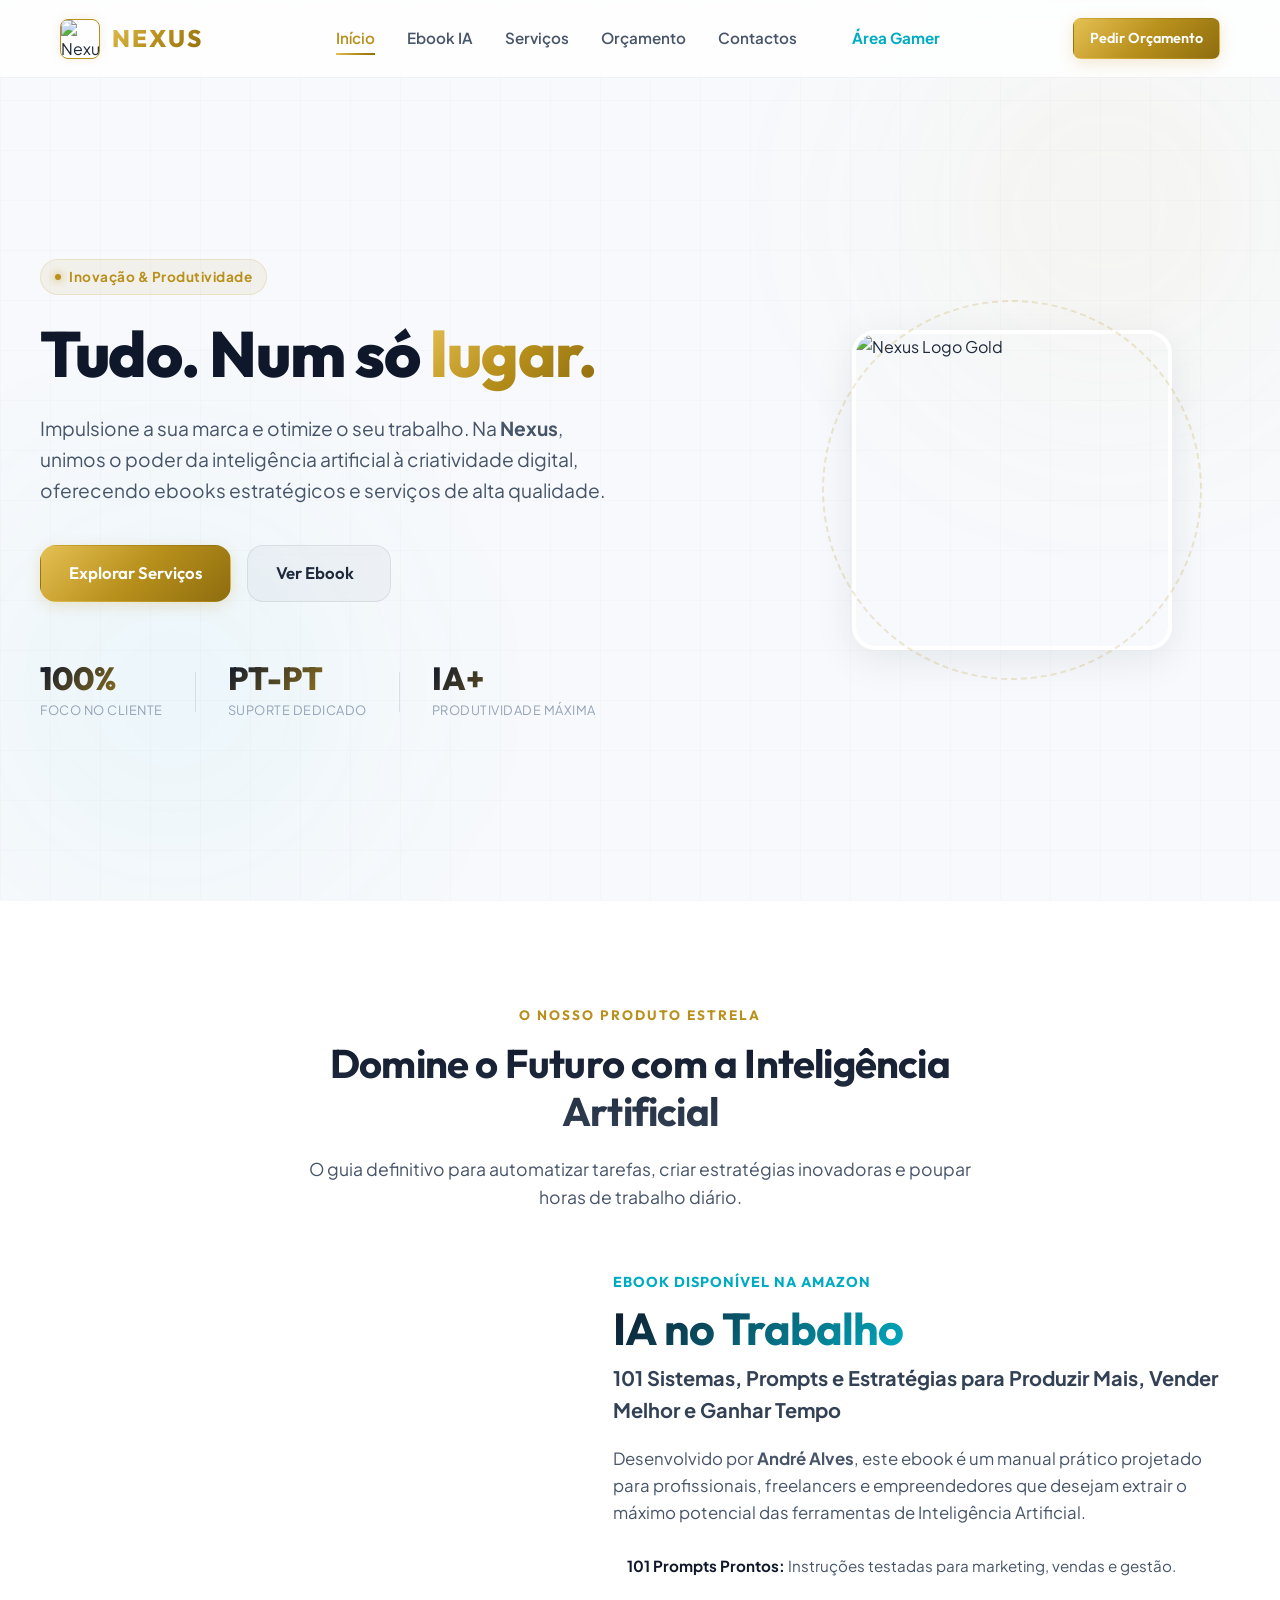
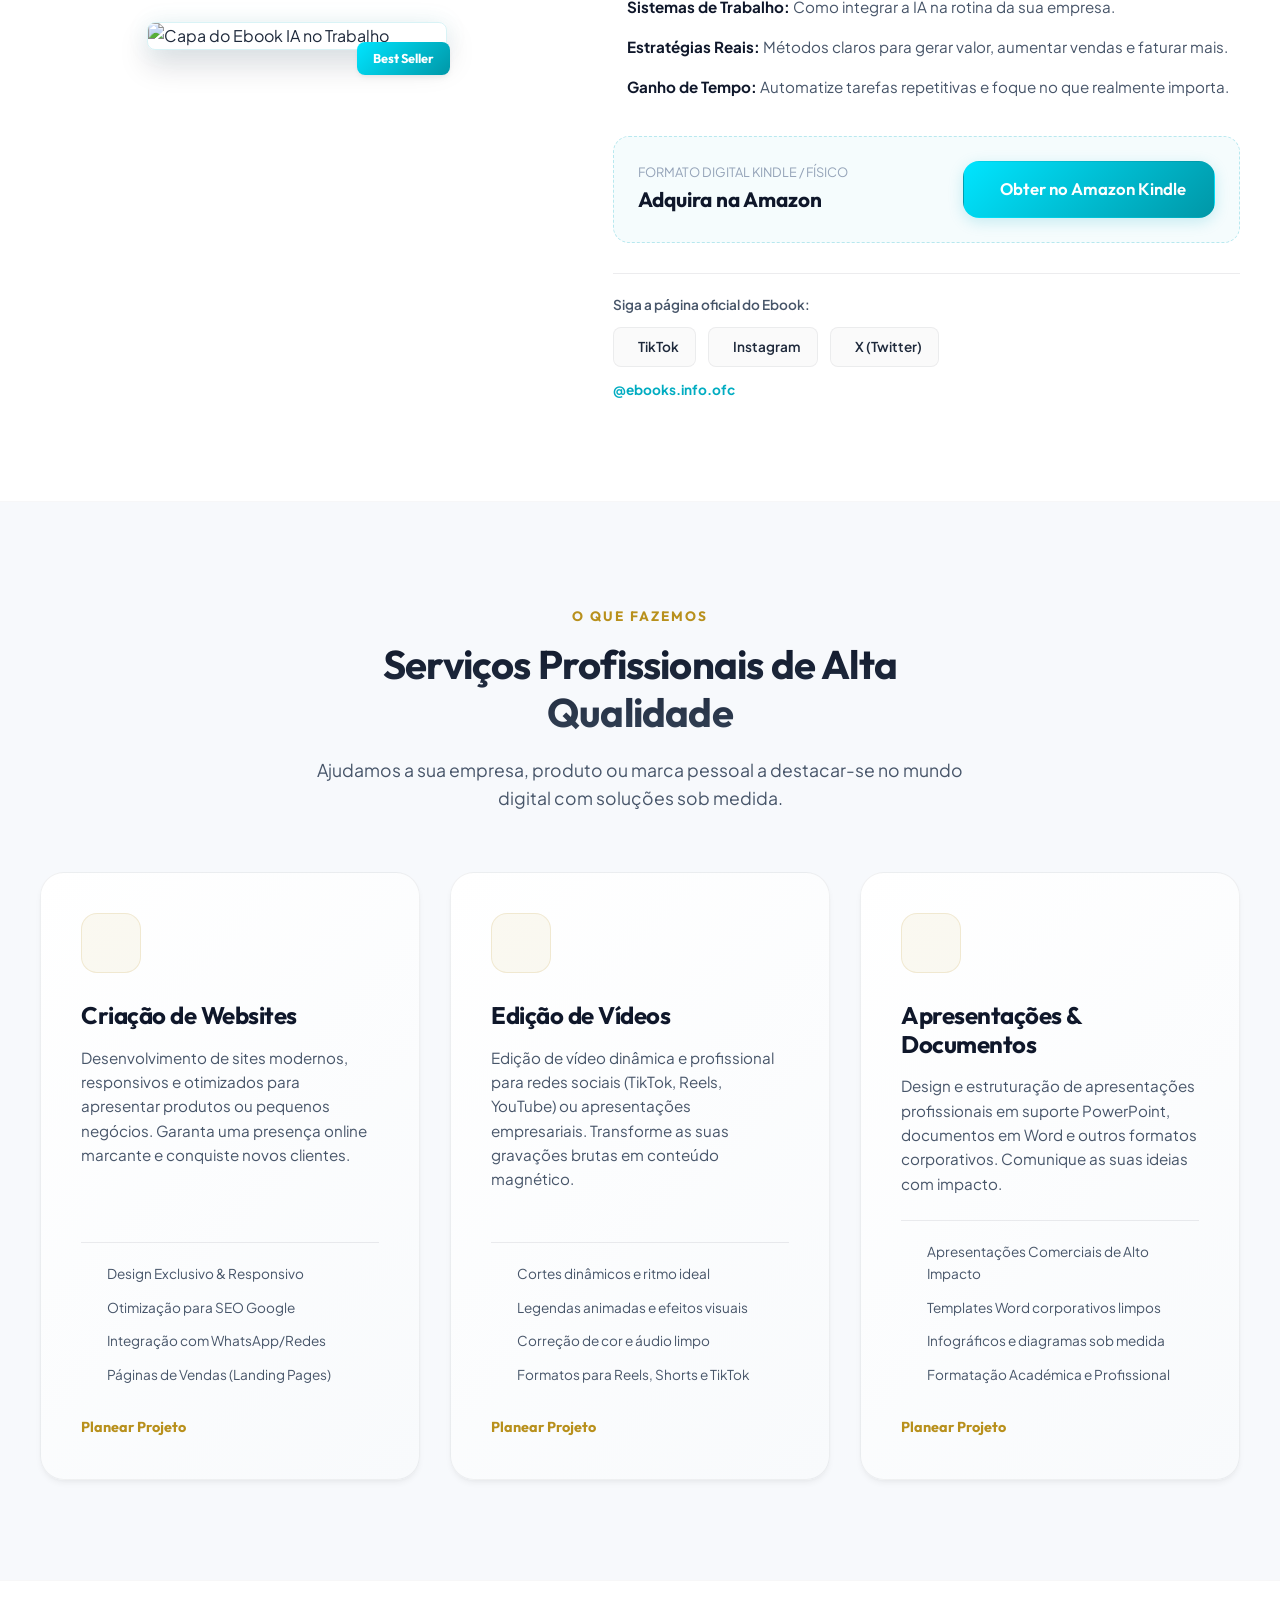
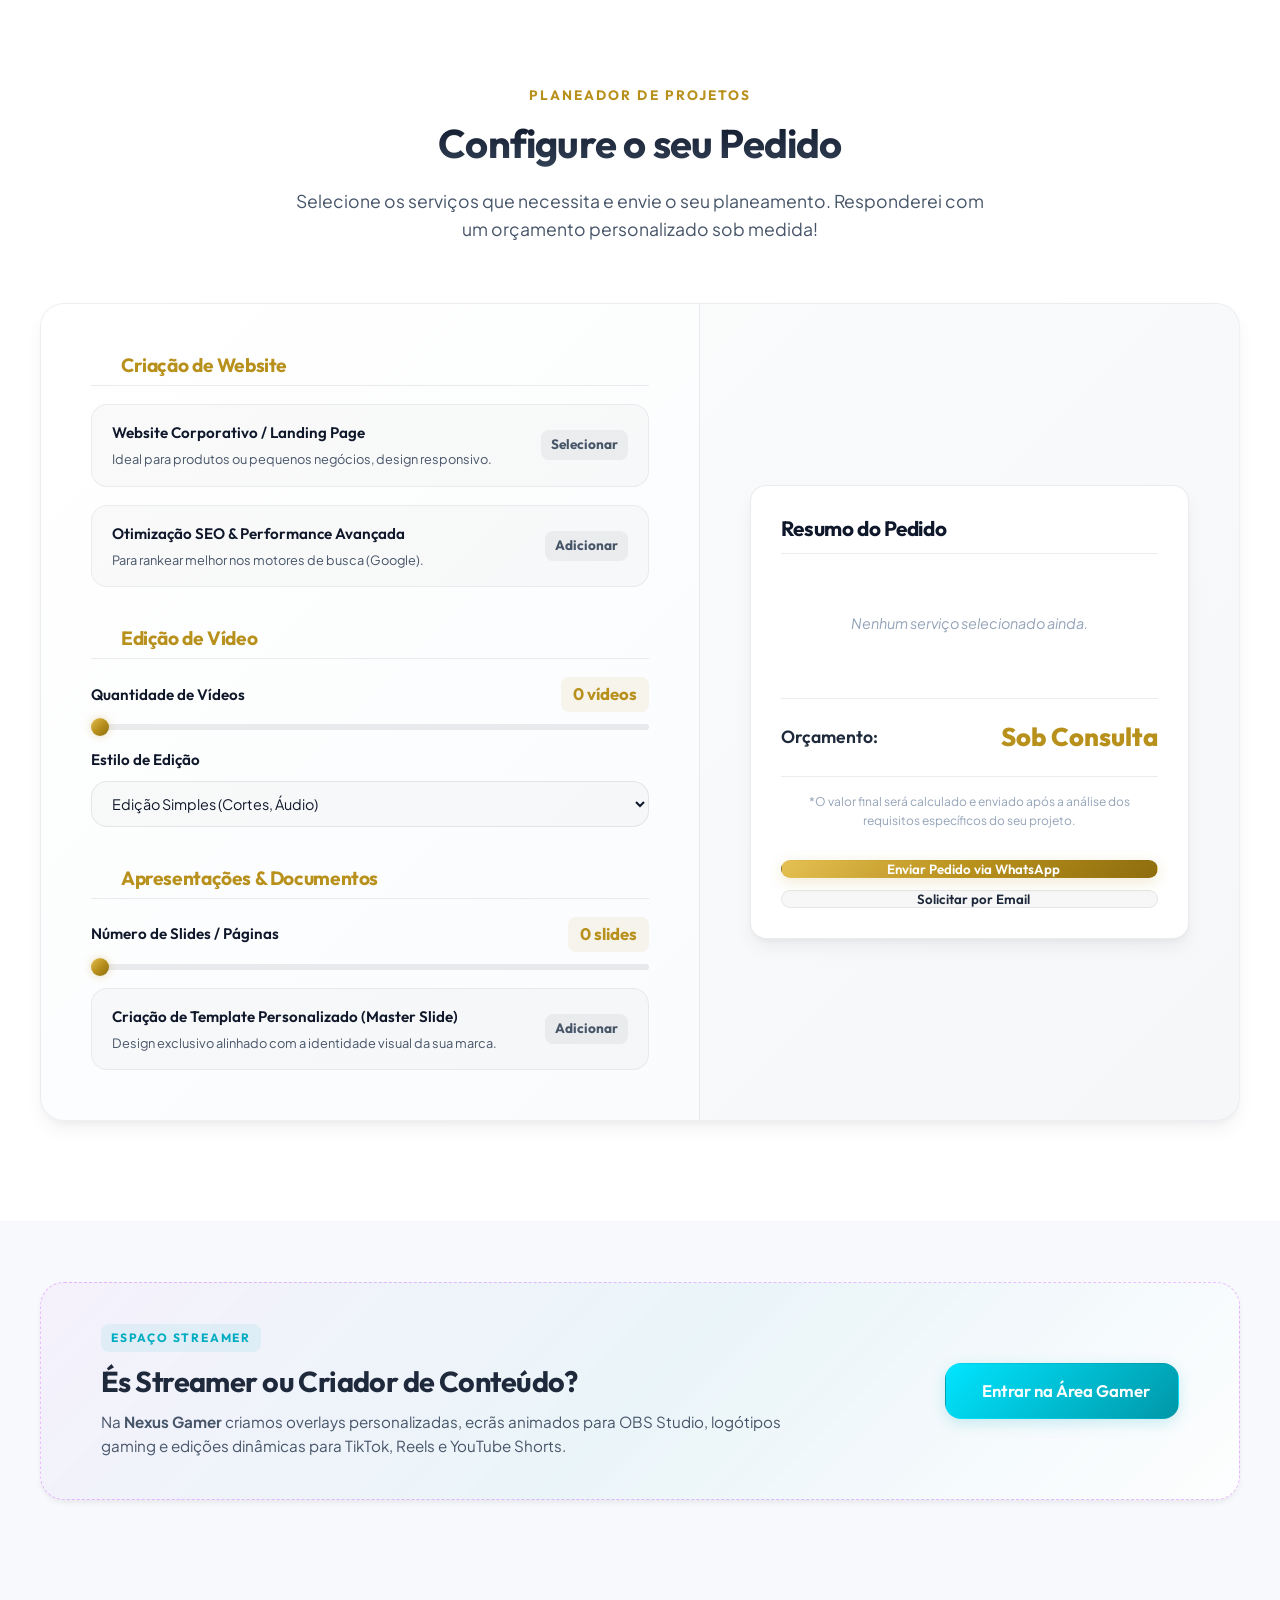
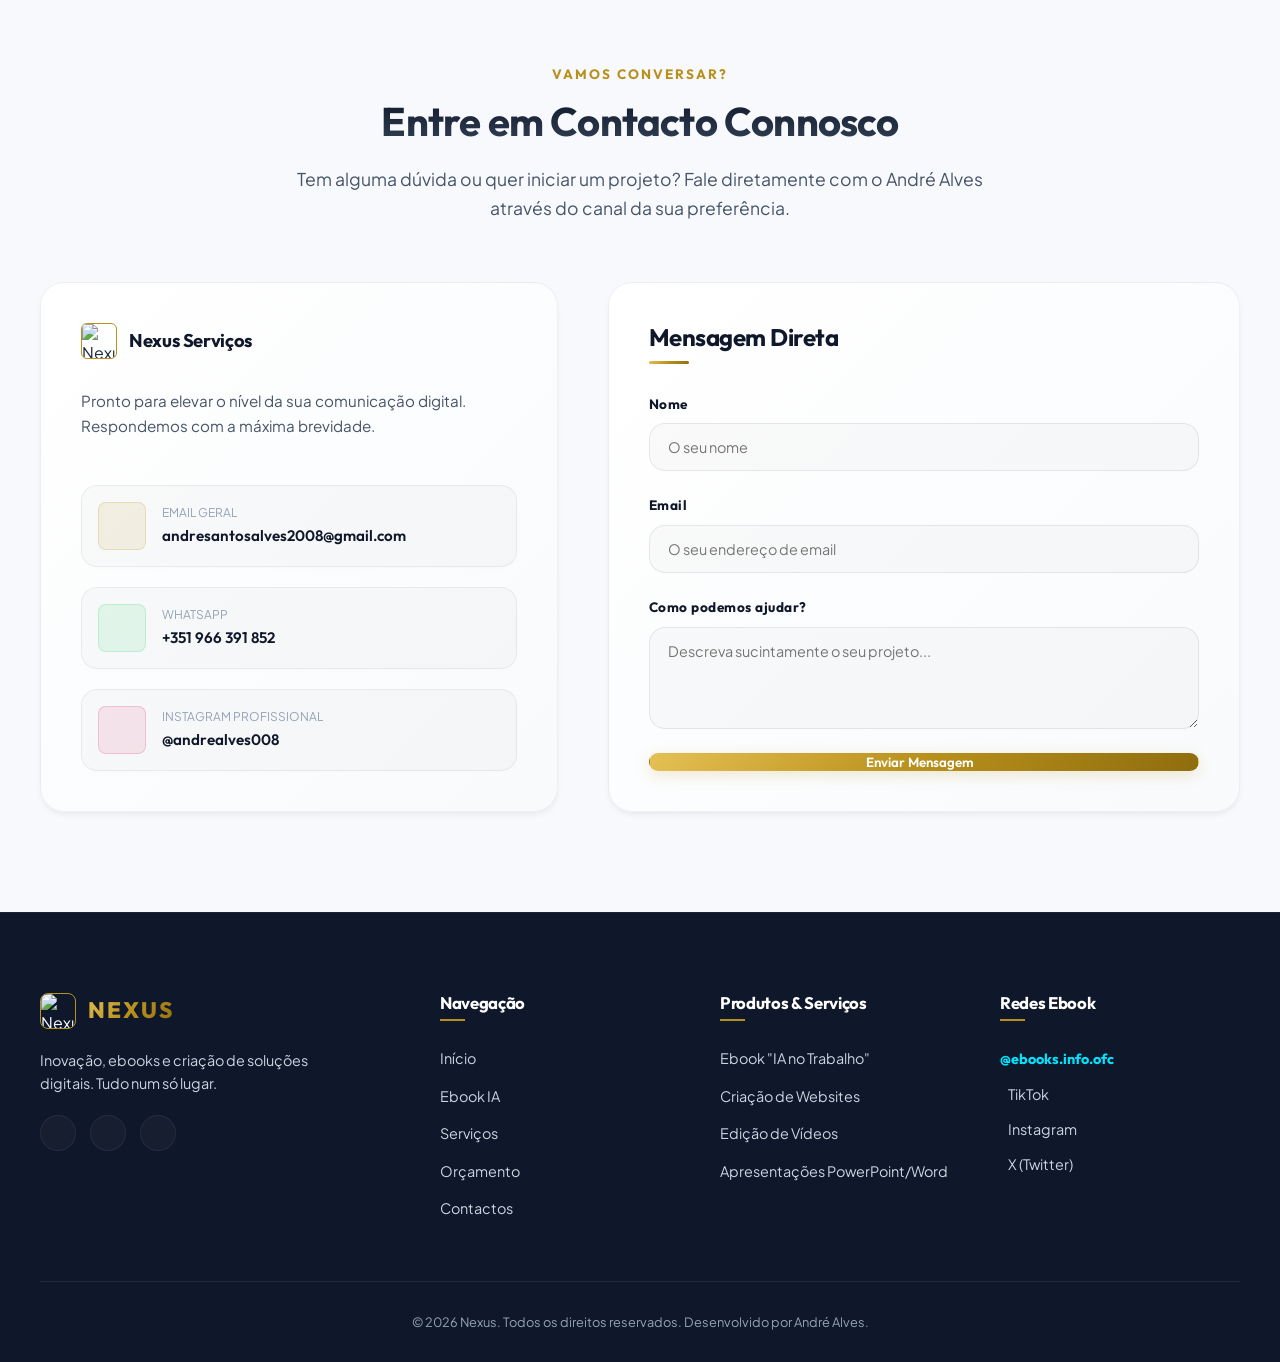
==== index.html @ 53bd4ff1 "Add gamepad links and redirect banners linking services website to Nexus Gamer" ====
<!DOCTYPE html>
<html lang="pt-PT">
<head>
    <meta charset="UTF-8">
    <meta name="viewport" content="width=device-width, initial-scale=1.0">
    <title>Nexus | Tudo num só lugar - Ebooks e Serviços Digitais</title>
    <meta name="description" content="Nexus - Soluções digitais premium por André Alves. Criação de websites, edição de vídeo profissional, apresentações de alto impacto e o ebook 'IA no Trabalho'.">
    <meta name="author" content="André Alves">
    
    <!-- Google Fonts -->
    <link rel="preconnect" href="https://fonts.googleapis.com">
    <link rel="preconnect" href="https://fonts.gstatic.com" crossorigin>
    <link href="https://fonts.googleapis.com/css2?family=Outfit:wght@300;400;600;700;800&family=Plus+Jakarta+Sans:wght@300;400;500;600;700&display=swap" rel="stylesheet">
    
    <!-- Lucide Icons -->
    <script src="https://unpkg.com/lucide@latest"></script>
    
    <!-- Custom CSS -->
    <link rel="stylesheet" href="styles.css">
</head>
<body>

    <!-- Background Decoration Grid & Gradients -->
    <div class="bg-glow-1"></div>
    <div class="bg-glow-2"></div>
    <div class="bg-grid"></div>

    <!-- Header / Navigation -->
    <header class="navbar" id="navbar">
        <div class="nav-container">
            <a href="#home" class="logo-area">
                <img src="assets/logo.png" alt="Nexus Logo" class="nav-logo" id="nav-logo-img">
                <span class="logo-text">NEXUS</span>
            </a>
            <nav class="nav-menu" id="nav-menu">
                <a href="#home" class="nav-link active">Início</a>
                <a href="#ebook" class="nav-link">Ebook IA</a>
                <a href="#servicos" class="nav-link">Serviços</a>
                <a href="#simulador" class="nav-link">Orçamento</a>
                <a href="#contactos" class="nav-link">Contactos</a>
                <a href="../nexus-gamer/index.html" class="nav-link" style="color: var(--cyan-primary); font-weight: 700;"><i data-lucide="gamepad-2" style="width: 16px; height: 16px; display: inline-block; vertical-align: middle; margin-right: 4px;"></i> Área Gamer</a>
            </nav>
            <div class="nav-cta">
                <a href="#simulador" class="btn btn-primary btn-sm">Pedir Orçamento</a>
            </div>
            <button class="menu-toggle" id="menu-toggle" aria-label="Abrir Menu">
                <i data-lucide="menu"></i>
            </button>
        </div>
    </header>

    <main>
        <!-- Hero Section -->
        <section id="home" class="hero">
            <div class="hero-container">
                <div class="hero-content">
                    <div class="badge fade-in">
                        <span class="badge-dot"></span>
                        <span class="badge-text">Inovação & Produtividade</span>
                    </div>
                    <h1 class="hero-title fade-in-delay-1">
                        Tudo. Num só <span class="gradient-text">lugar.</span>
                    </h1>
                    <p class="hero-description fade-in-delay-2">
                        Impulsione a sua marca e otimize o seu trabalho. Na <strong>Nexus</strong>, unimos o poder da inteligência artificial à criatividade digital, oferecendo ebooks estratégicos e serviços de alta qualidade.
                    </p>
                    <div class="hero-actions fade-in-delay-3">
                        <a href="#servicos" class="btn btn-primary btn-lg">Explorar Serviços</a>
                        <a href="#ebook" class="btn btn-secondary btn-lg">Ver Ebook <i data-lucide="arrow-right"></i></a>
                    </div>
                    
                    <div class="hero-stats fade-in-delay-4">
                        <div class="stat-item">
                            <span class="stat-number">100%</span>
                            <span class="stat-label">Foco no Cliente</span>
                        </div>
                        <div class="stat-divider"></div>
                        <div class="stat-item">
                            <span class="stat-number">PT-PT</span>
                            <span class="stat-label">Suporte Dedicado</span>
                        </div>
                        <div class="stat-divider"></div>
                        <div class="stat-item">
                            <span class="stat-number">IA+</span>
                            <span class="stat-label">Produtividade Máxima</span>
                        </div>
                    </div>
                </div>
                
                <div class="hero-visual fade-in-right">
                    <div class="logo-showcase-container">
                        <div class="logo-glow-ring"></div>
                        <img src="assets/logo.png" alt="Nexus Logo Gold" class="hero-logo-img" id="hero-logo-main">
                    </div>
                </div>
            </div>
        </section>

        <!-- Ebook Section -->
        <section id="ebook" class="ebook-section">
            <div class="section-container">
                <div class="section-header">
                    <span class="section-tagline">O Nosso Produto Estrela</span>
                    <h2 class="section-title">Domine o Futuro com a Inteligência Artificial</h2>
                    <p class="section-subtitle">O guia definitivo para automatizar tarefas, criar estratégias inovadoras e poupar horas de trabalho diário.</p>
                </div>

                <div class="ebook-grid">
                    <div class="ebook-visual-card">
                        <div class="ebook-glow"></div>
                        <img src="assets/ebook_cover.jpg" alt="Capa do Ebook IA no Trabalho" class="ebook-cover-img" id="ebook-cover-img-id">
                        <div class="ebook-tag">Best Seller</div>
                    </div>

                    <div class="ebook-info-card">
                        <span class="ebook-badge">Ebook Disponível na Amazon</span>
                        <h3 class="ebook-title">IA no Trabalho</h3>
                        <p class="ebook-tagline">101 Sistemas, Prompts e Estratégias para Produzir Mais, Vender Melhor e Ganhar Tempo</p>
                        
                        <p class="ebook-description">
                            Desenvolvido por <strong>André Alves</strong>, este ebook é um manual prático projetado para profissionais, freelancers e empreendedores que desejam extrair o máximo potencial das ferramentas de Inteligência Artificial.
                        </p>

                        <div class="ebook-benefits">
                            <div class="benefit-item">
                                <div class="benefit-icon"><i data-lucide="check-circle-2"></i></div>
                                <div class="benefit-text"><strong>101 Prompts Prontos:</strong> Instruções testadas para marketing, vendas e gestão.</div>
                            </div>
                            <div class="benefit-item">
                                <div class="benefit-icon"><i data-lucide="check-circle-2"></i></div>
                                <div class="benefit-text"><strong>Sistemas de Trabalho:</strong> Como integrar a IA na rotina da sua empresa.</div>
                            </div>
                            <div class="benefit-item">
                                <div class="benefit-icon"><i data-lucide="check-circle-2"></i></div>
                                <div class="benefit-text"><strong>Estratégias Reais:</strong> Métodos claros para gerar valor, aumentar vendas e faturar mais.</div>
                            </div>
                            <div class="benefit-item">
                                <div class="benefit-icon"><i data-lucide="check-circle-2"></i></div>
                                <div class="benefit-text"><strong>Ganho de Tempo:</strong> Automatize tarefas repetitivas e foque no que realmente importa.</div>
                            </div>
                        </div>

                        <div class="ebook-purchase-box">
                            <div class="price-container">
                                <span class="price-label">Formato Digital Kindle / Físico</span>
                                <span class="price-value">Adquira na Amazon</span>
                            </div>
                            <a href="https://www.amazon.com/IA-Trabalho-sistemas-estrat%C3%A9gias-Portuguese-ebook/dp/B0GV22YV14" target="_blank" rel="noopener noreferrer" class="btn btn-accent btn-lg pulse-animation" id="btn-amazon-buy">
                                <i data-lucide="shopping-cart"></i> Obter no Amazon Kindle
                            </a>
                        </div>

                        <div class="ebook-socials">
                            <span class="socials-label">Siga a página oficial do Ebook:</span>
                            <div class="social-links-row">
                                <a href="https://tiktok.com/@ebooks.info.ofc" target="_blank" rel="noopener noreferrer" class="social-link-btn" title="TikTok Oficial">
                                    <i data-lucide="video"></i> <span>TikTok</span>
                                </a>
                                <a href="https://instagram.com/ebooks.info.ofc" target="_blank" rel="noopener noreferrer" class="social-link-btn" title="Instagram Oficial">
                                    <i data-lucide="instagram"></i> <span>Instagram</span>
                                </a>
                                <a href="https://twitter.com/ebooks_info_ofc" target="_blank" rel="noopener noreferrer" class="social-link-btn" title="X (Twitter) Oficial">
                                    <i data-lucide="twitter"></i> <span>X (Twitter)</span>
                                </a>
                            </div>
                            <span class="social-handle">@ebooks.info.ofc</span>
                        </div>
                    </div>
                </div>
            </div>
        </section>

        <!-- Services Section -->
        <section id="servicos" class="services-section">
            <div class="section-container">
                <div class="section-header">
                    <span class="section-tagline">O Que Fazemos</span>
                    <h2 class="section-title">Serviços Profissionais de Alta Qualidade</h2>
                    <p class="section-subtitle">Ajudamos a sua empresa, produto ou marca pessoal a destacar-se no mundo digital com soluções sob medida.</p>
                </div>

                <div class="services-grid">
                    <!-- Service 1: Website Creation -->
                    <div class="service-card" id="service-web">
                        <div class="service-icon-bg">
                            <i data-lucide="layout" class="service-icon"></i>
                        </div>
                        <h3 class="service-card-title">Criação de Websites</h3>
                        <p class="service-card-desc">Desenvolvimento de sites modernos, responsivos e otimizados para apresentar produtos ou pequenos negócios. Garanta uma presença online marcante e conquiste novos clientes.</p>
                        <ul class="service-card-features">
                            <li><i data-lucide="check"></i> Design Exclusivo & Responsivo</li>
                            <li><i data-lucide="check"></i> Otimização para SEO Google</li>
                            <li><i data-lucide="check"></i> Integração com WhatsApp/Redes</li>
                            <li><i data-lucide="check"></i> Páginas de Vendas (Landing Pages)</li>
                        </ul>
                        <a href="#simulador" class="service-card-link">Planear Projeto <i data-lucide="chevron-right"></i></a>
                    </div>

                    <!-- Service 2: Video Editing -->
                    <div class="service-card" id="service-video">
                        <div class="service-icon-bg">
                            <i data-lucide="clapperboard" class="service-icon"></i>
                        </div>
                        <h3 class="service-card-title">Edição de Vídeos</h3>
                        <p class="service-card-desc">Edição de vídeo dinâmica e profissional para redes sociais (TikTok, Reels, YouTube) ou apresentações empresariais. Transforme as suas gravações brutas em conteúdo magnético.</p>
                        <ul class="service-card-features">
                            <li><i data-lucide="check"></i> Cortes dinâmicos e ritmo ideal</li>
                            <li><i data-lucide="check"></i> Legendas animadas e efeitos visuais</li>
                            <li><i data-lucide="check"></i> Correção de cor e áudio limpo</li>
                            <li><i data-lucide="check"></i> Formatos para Reels, Shorts e TikTok</li>
                        </ul>
                        <a href="#simulador" class="service-card-link">Planear Projeto <i data-lucide="chevron-right"></i></a>
                    </div>

                    <!-- Service 3: Presentations & Docs -->
                    <div class="service-card" id="service-office">
                        <div class="service-icon-bg">
                            <i data-lucide="file-text" class="service-icon"></i>
                        </div>
                        <h3 class="service-card-title">Apresentações & Documentos</h3>
                        <p class="service-card-desc">Design e estruturação de apresentações profissionais em suporte PowerPoint, documentos em Word e outros formatos corporativos. Comunique as suas ideias com impacto.</p>
                        <ul class="service-card-features">
                            <li><i data-lucide="check"></i> Apresentações Comerciais de Alto Impacto</li>
                            <li><i data-lucide="check"></i> Templates Word corporativos limpos</li>
                            <li><i data-lucide="check"></i> Infográficos e diagramas sob medida</li>
                            <li><i data-lucide="check"></i> Formatação Académica e Profissional</li>
                        </ul>
                        <a href="#simulador" class="service-card-link">Planear Projeto <i data-lucide="chevron-right"></i></a>
                    </div>
                </div>
            </div>
        </section>

        <!-- Interactive Budget Simulator -->
        <section id="simulador" class="simulator-section">
            <div class="section-container">
                <div class="section-header">
                    <span class="section-tagline">Planeador de Projetos</span>
                    <h2 class="section-title">Configure o seu Pedido</h2>
                    <p class="section-subtitle">Selecione os serviços que necessita e envie o seu planeamento. Responderei com um orçamento personalizado sob medida!</p>
                </div>

                <div class="simulator-card">
                    <div class="simulator-body">
                        <div class="simulator-options">
                            
                            <!-- Option 1: Web -->
                            <div class="simulator-group">
                                <h4 class="group-title"><i data-lucide="globe"></i> Criação de Website</h4>
                                <div class="checkbox-option">
                                    <input type="checkbox" id="calc-web-site" class="calc-trigger">
                                    <label for="calc-web-site">
                                        <div class="option-details">
                                            <span class="option-name">Website Corporativo / Landing Page</span>
                                            <span class="option-desc">Ideal para produtos ou pequenos negócios, design responsivo.</span>
                                        </div>
                                        <span class="option-price">Selecionar</span>
                                    </label>
                                </div>
                                <div class="checkbox-option">
                                    <input type="checkbox" id="calc-web-seo" class="calc-trigger">
                                    <label for="calc-web-seo">
                                        <div class="option-details">
                                            <span class="option-name">Otimização SEO & Performance Avançada</span>
                                            <span class="option-desc">Para rankear melhor nos motores de busca (Google).</span>
                                        </div>
                                        <span class="option-price">Adicionar</span>
                                    </label>
                                </div>
                            </div>

                            <!-- Option 2: Video -->
                            <div class="simulator-group">
                                <h4 class="group-title"><i data-lucide="film"></i> Edição de Vídeo</h4>
                                <div class="slider-option">
                                    <div class="slider-header">
                                        <span class="option-name">Quantidade de Vídeos</span>
                                        <span class="slider-value" id="video-count-label">0 vídeos</span>
                                    </div>
                                    <input type="range" id="calc-video-qty" min="0" max="15" value="0" class="calc-slider">
                                </div>
                                <div class="select-option">
                                    <label for="calc-video-style" class="option-name">Estilo de Edição</label>
                                    <select id="calc-video-style" class="calc-trigger">
                                        <option value="basic" selected>Edição Simples (Cortes, Áudio)</option>
                                        <option value="advanced">Edição Dinâmica (Legendas, Efeitos)</option>
                                        <option value="premium">Edição Corporativa (Promo, Branding)</option>
                                    </select>
                                </div>
                            </div>

                            <!-- Option 3: Presentations -->
                            <div class="simulator-group">
                                <h4 class="group-title"><i data-lucide="presentation"></i> Apresentações & Documentos</h4>
                                <div class="slider-option">
                                    <div class="slider-header">
                                        <span class="option-name">Número de Slides / Páginas</span>
                                        <span class="slider-value" id="slides-count-label">0 slides</span>
                                    </div>
                                    <input type="range" id="calc-slides-qty" min="0" max="40" value="0" class="calc-slider">
                                </div>
                                <div class="checkbox-option">
                                    <input type="checkbox" id="calc-slides-design" class="calc-trigger">
                                    <label for="calc-slides-design">
                                        <div class="option-details">
                                            <span class="option-name">Criação de Template Personalizado (Master Slide)</span>
                                            <span class="option-desc">Design exclusivo alinhado com a identidade visual da sua marca.</span>
                                        </div>
                                        <span class="option-price">Adicionar</span>
                                    </label>
                                </div>
                            </div>

                        </div>

                        <!-- Estimate Box -->
                        <div class="simulator-result">
                            <div class="result-card">
                                <h3>Resumo do Pedido</h3>
                                <div class="result-summary-list" id="result-summary-list">
                                    <p class="empty-summary-text">Nenhum serviço selecionado ainda.</p>
                                </div>
                                <div class="result-total">
                                    <span>Orçamento:</span>
                                    <span class="price-tag" id="calculated-total">Sob Consulta</span>
                                </div>
                                <p class="result-disclaimer">*O valor final será calculado e enviado após a análise dos requisitos específicos do seu projeto.</p>
                                
                                <div class="result-actions">
                                    <button class="btn btn-primary btn-block" id="btn-whatsapp-order">
                                        <i data-lucide="message-square"></i> Enviar Pedido via WhatsApp
                                    </button>
                                    <button class="btn btn-secondary btn-block" id="btn-email-order">
                                        <i data-lucide="mail"></i> Solicitar por Email
                                    </button>
                                </div>
                            </div>
                        </div>

                    </div>
                </div>
            </div>
        </section>

        <!-- Gamer Redirect Banner Section -->
        <section class="gamer-banner-section">
            <div class="section-container">
                <div class="gamer-banner-card">
                    <div class="gamer-banner-content">
                        <span class="gamer-badge">Espaço Streamer</span>
                        <h2 class="gamer-banner-title">És Streamer ou Criador de Conteúdo?</h2>
                        <p class="gamer-banner-desc">
                            Na <strong>Nexus Gamer</strong> criamos overlays personalizadas, ecrãs animados para OBS Studio, logótipos gaming e edições dinâmicas para TikTok, Reels e YouTube Shorts.
                        </p>
                    </div>
                    <div class="gamer-banner-cta">
                        <a href="../nexus-gamer/index.html" class="btn btn-accent btn-lg">
                            <i data-lucide="gamepad-2"></i> Entrar na Área Gamer
                        </a>
                    </div>
                </div>
            </div>
        </section>

        <!-- Contact Section -->
        <section id="contactos" class="contact-section">
            <div class="section-container">
                <div class="section-header">
                    <span class="section-tagline">Vamos Conversar?</span>
                    <h2 class="section-title">Entre em Contacto Connosco</h2>
                    <p class="section-subtitle">Tem alguma dúvida ou quer iniciar um projeto? Fale diretamente com o André Alves através do canal da sua preferência.</p>
                </div>

                <div class="contact-grid">
                    <div class="contact-info">
                        <div class="contact-card-v2">
                            <div class="logo-brand-mini">
                                <img src="assets/logo.png" alt="Nexus Brand" class="brand-mini-img">
                                <h4>Nexus Serviços</h4>
                            </div>
                            <p>Pronto para elevar o nível da sua comunicação digital. Respondemos com a máxima brevidade.</p>
                            
                            <div class="contact-methods">
                                <a href="mailto:andresantosalves2008@gmail.com" class="contact-method-item">
                                    <div class="method-icon mail"><i data-lucide="mail"></i></div>
                                    <div class="method-details">
                                        <span class="method-title">Email Geral</span>
                                        <span class="method-value">andresantosalves2008@gmail.com</span>
                                    </div>
                                </a>
                                
                                <a href="https://wa.me/351966391852" target="_blank" rel="noopener noreferrer" class="contact-method-item">
                                    <div class="method-icon whatsapp"><i data-lucide="phone"></i></div>
                                    <div class="method-details">
                                        <span class="method-title">WhatsApp</span>
                                        <span class="method-value">+351 966 391 852</span>
                                    </div>
                                </a>
                                
                                <a href="https://instagram.com/andrealves008" target="_blank" rel="noopener noreferrer" class="contact-method-item">
                                    <div class="method-icon instagram"><i data-lucide="instagram"></i></div>
                                    <div class="method-details">
                                        <span class="method-title">Instagram Profissional</span>
                                        <span class="method-value">@andrealves008</span>
                                    </div>
                                </a>
                            </div>
                        </div>
                    </div>

                    <div class="contact-form-card">
                        <h3>Mensagem Direta</h3>
                        <form id="direct-contact-form">
                            <div class="form-row">
                                <div class="form-group">
                                    <label for="form-name">Nome</label>
                                    <input type="text" id="form-name" placeholder="O seu nome" required>
                                </div>
                            </div>
                            <div class="form-group">
                                <label for="form-email">Email</label>
                                <input type="email" id="form-email" placeholder="O seu endereço de email" required>
                            </div>
                            <div class="form-group">
                                <label for="form-message">Como podemos ajudar?</label>
                                <textarea id="form-message" rows="4" placeholder="Descreva sucintamente o seu projeto..." required></textarea>
                            </div>
                            <button type="submit" class="btn btn-primary btn-block" id="form-submit-btn">
                                <span class="btn-text">Enviar Mensagem</span>
                                <i data-lucide="send"></i>
                            </button>
                        </form>
                        <div id="form-feedback-message" class="form-feedback hidden"></div>
                    </div>
                </div>
            </div>
        </section>
    </main>

    <!-- Footer -->
    <footer class="footer">
        <div class="footer-container">
            <div class="footer-brand">
                <div class="footer-logo">
                    <img src="assets/logo.png" alt="Nexus Logo">
                    <span>NEXUS</span>
                </div>
                <p>Inovação, ebooks e criação de soluções digitais. Tudo num só lugar.</p>
                <div class="social-icons">
                    <a href="https://instagram.com/andrealves008" target="_blank" rel="noopener noreferrer" aria-label="Instagram André Alves"><i data-lucide="instagram"></i></a>
                    <a href="https://wa.me/351966391852" target="_blank" rel="noopener noreferrer" aria-label="WhatsApp André Alves"><i data-lucide="phone"></i></a>
                    <a href="mailto:andresantosalves2008@gmail.com" aria-label="Email André Alves"><i data-lucide="mail"></i></a>
                </div>
            </div>

            <div class="footer-links">
                <h4>Navegação</h4>
                <ul>
                    <li><a href="#home">Início</a></li>
                    <li><a href="#ebook">Ebook IA</a></li>
                    <li><a href="#servicos">Serviços</a></li>
                    <li><a href="#simulador">Orçamento</a></li>
                    <li><a href="#contactos">Contactos</a></li>
                </ul>
            </div>

            <div class="footer-services">
                <h4>Produtos & Serviços</h4>
                <ul>
                    <li><a href="#ebook">Ebook "IA no Trabalho"</a></li>
                    <li><a href="#servicos">Criação de Websites</a></li>
                    <li><a href="#servicos">Edição de Vídeos</a></li>
                    <li><a href="#servicos">Apresentações PowerPoint/Word</a></li>
                </ul>
            </div>

            <div class="footer-legal">
                <h4>Redes Ebook</h4>
                <ul class="handle-list">
                    <li><span class="handle-name">@ebooks.info.ofc</span></li>
                    <li><a href="https://tiktok.com/@ebooks.info.ofc" target="_blank" rel="noopener noreferrer"><i data-lucide="video"></i> TikTok</a></li>
                    <li><a href="https://instagram.com/ebooks.info.ofc" target="_blank" rel="noopener noreferrer"><i data-lucide="instagram"></i> Instagram</a></li>
                    <li><a href="https://twitter.com/ebooks_info_ofc" target="_blank" rel="noopener noreferrer"><i data-lucide="twitter"></i> X (Twitter)</a></li>
                </ul>
            </div>
        </div>

        <div class="footer-bottom">
            <p>&copy; 2026 Nexus. Todos os direitos reservados. Desenvolvido por André Alves.</p>
        </div>
    </footer>

    <!-- Custom Script -->
    <script src="app.js"></script>
</body>
</html>
---- styles.css ----
/* Nexus Light Theme Custom Stylesheet */

/* --- Custom Variables & Theme --- */
:root {
    /* Color Palette - Light Mode */
    --bg-base: #f7f9fc;
    --bg-surface: #ffffff;
    --bg-surface-elevated: #f3f5f9;
    --border-color: rgba(212, 175, 55, 0.25);
    --border-glow: rgba(0, 184, 212, 0.2);
    
    /* Text Colors - High Contrast */
    --text-primary: #1e293b;
    --text-secondary: #475569;
    --text-muted: #94a3b8;
    
    /* Accent & Brand Colors */
    --gold-primary: #b8901c;
    --gold-hover: #d4af37;
    --gold-dark: #8e6d0e;
    --cyan-primary: #00acc1;
    --cyan-hover: #00838f;
    
    /* Gradients */
    --gold-gradient: linear-gradient(135deg, #e5c053 0%, #b8901c 50%, #8e6d0e 100%);
    --cyan-gradient: linear-gradient(135deg, #00e5ff 0%, #0097a7 100%);
    --dark-gradient: linear-gradient(180deg, #1e293b 0%, #0f172a 100%);
    --card-gradient: linear-gradient(135deg, #ffffff 0%, #f8fafc 100%);
    
    /* Transitions & Shadows */
    --transition-fast: all 0.2s cubic-bezier(0.4, 0, 0.2, 1);
    --transition-medium: all 0.4s cubic-bezier(0.4, 0, 0.2, 1);
    --shadow-sm: 0 4px 6px -1px rgba(0, 0, 0, 0.05), 0 2px 4px -1px rgba(0, 0, 0, 0.03);
    --shadow-md: 0 10px 20px -3px rgba(15, 23, 42, 0.06), 0 4px 6px -2px rgba(15, 23, 42, 0.04);
    --shadow-lg: 0 20px 30px -5px rgba(15, 23, 42, 0.08), 0 10px 15px -5px rgba(15, 23, 42, 0.05);
    --shadow-gold-glow: 0 8px 25px rgba(184, 144, 28, 0.15);
    --shadow-cyan-glow: 0 8px 25px rgba(0, 172, 193, 0.15);
    
    /* Border Radius */
    --radius-sm: 8px;
    --radius-md: 16px;
    --radius-lg: 24px;
    --radius-full: 9999px;
}

/* --- Base Styles & Reset --- */
* {
    margin: 0;
    padding: 0;
    box-sizing: border-box;
}

html {
    scroll-behavior: smooth;
    font-size: 16px;
}

body {
    background-color: var(--bg-base);
    color: var(--text-primary);
    font-family: 'Plus Jakarta Sans', sans-serif;
    line-height: 1.6;
    overflow-x: hidden;
    position: relative;
}

h1, h2, h3, h4, h5, h6 {
    font-family: 'Outfit', sans-serif;
    font-weight: 700;
    letter-spacing: -0.02em;
    line-height: 1.2;
    color: #0f172a;
}

a {
    color: inherit;
    text-decoration: none;
    transition: var(--transition-fast);
}

ul {
    list-style: none;
}

img {
    max-width: 100%;
    height: auto;
    display: block;
}

/* --- Background Decoration Elements --- */
.bg-glow-1 {
    position: fixed;
    top: -10%;
    right: -10%;
    width: 600px;
    height: 600px;
    border-radius: 50%;
    background: radial-gradient(circle, rgba(212, 175, 55, 0.07) 0%, rgba(255,255,255,0) 70%);
    z-index: -2;
    pointer-events: none;
    filter: blur(80px);
}

.bg-glow-2 {
    position: fixed;
    bottom: -10%;
    left: -10%;
    width: 600px;
    height: 600px;
    border-radius: 50%;
    background: radial-gradient(circle, rgba(0, 184, 212, 0.06) 0%, rgba(255,255,255,0) 70%);
    z-index: -2;
    pointer-events: none;
    filter: blur(80px);
}

.bg-grid {
    position: fixed;
    top: 0;
    left: 0;
    width: 100%;
    height: 100%;
    background-image: 
        linear-gradient(rgba(15, 23, 42, 0.015) 1px, transparent 1px),
        linear-gradient(90deg, rgba(15, 23, 42, 0.015) 1px, transparent 1px);
    background-size: 50px 50px;
    z-index: -3;
    pointer-events: none;
}

/* --- Utility Components --- */
.gradient-text {
    background: var(--gold-gradient);
    -webkit-background-clip: text;
    -webkit-text-fill-color: transparent;
    background-clip: text;
    color: transparent;
}

.btn {
    display: inline-flex;
    align-items: center;
    justify-content: center;
    gap: 8px;
    font-family: 'Outfit', sans-serif;
    font-weight: 600;
    border-radius: var(--radius-md);
    cursor: pointer;
    transition: var(--transition-medium);
    border: 1px solid transparent;
}

.btn-primary {
    background: var(--gold-gradient);
    color: #ffffff;
    box-shadow: 0 4px 15px rgba(184, 144, 28, 0.2);
}

.btn-primary:hover {
    transform: translateY(-2px);
    box-shadow: var(--shadow-gold-glow);
    filter: brightness(1.05);
}

.btn-secondary {
    background: rgba(15, 23, 42, 0.03);
    color: var(--text-primary);
    border: 1px solid rgba(15, 23, 42, 0.08);
    backdrop-filter: blur(5px);
}

.btn-secondary:hover {
    background: rgba(15, 23, 42, 0.06);
    border-color: rgba(15, 23, 42, 0.15);
    transform: translateY(-2px);
}

.btn-accent {
    background: var(--cyan-gradient);
    color: #ffffff;
    box-shadow: 0 4px 15px rgba(0, 172, 193, 0.2);
}

.btn-accent:hover {
    transform: translateY(-2px);
    box-shadow: var(--shadow-cyan-glow);
    filter: brightness(1.05);
}

.btn-block {
    display: flex;
    width: 100%;
}

.btn-lg {
    padding: 14px 28px;
    font-size: 1.05rem;
}

.btn-sm {
    padding: 8px 16px;
    font-size: 0.9rem;
    border-radius: var(--radius-sm);
}

.pulse-animation {
    animation: pulse 2.5s infinite;
}

@keyframes pulse {
    0% {
        box-shadow: 0 0 0 0 rgba(0, 172, 193, 0.4);
    }
    70% {
        box-shadow: 0 0 0 15px rgba(0, 172, 193, 0);
    }
    100% {
        box-shadow: 0 0 0 0 rgba(0, 172, 193, 0);
    }
}

/* --- Section Layouts --- */
section {
    padding: 100px 20px;
    position: relative;
}

.section-container {
    max-width: 1200px;
    margin: 0 auto;
    width: 100%;
}

.section-header {
    text-align: center;
    max-width: 700px;
    margin: 0 auto 60px auto;
}

.section-tagline {
    display: inline-block;
    font-family: 'Outfit', sans-serif;
    font-size: 0.85rem;
    text-transform: uppercase;
    letter-spacing: 0.15em;
    color: var(--gold-primary);
    margin-bottom: 12px;
    font-weight: 700;
}

.section-title {
    font-size: 2.5rem;
    margin-bottom: 20px;
    background: linear-gradient(180deg, #0f172a 0%, #334155 100%);
    -webkit-background-clip: text;
    -webkit-text-fill-color: transparent;
}

.section-subtitle {
    font-size: 1.1rem;
    color: var(--text-secondary);
}

/* --- Sticky Navbar --- */
.navbar {
    position: fixed;
    top: 0;
    left: 0;
    width: 100%;
    z-index: 1000;
    background: rgba(255, 255, 255, 0.8);
    backdrop-filter: blur(15px);
    -webkit-backdrop-filter: blur(15px);
    border-bottom: 1px solid rgba(15, 23, 42, 0.05);
    transition: var(--transition-medium);
}

.navbar.scrolled {
    padding: 10px 0;
    background: rgba(255, 255, 255, 0.95);
    border-bottom: 1px solid var(--border-color);
    box-shadow: var(--shadow-sm);
}

.nav-container {
    max-width: 1200px;
    margin: 0 auto;
    padding: 18px 20px;
    display: flex;
    align-items: center;
    justify-content: space-between;
    transition: var(--transition-medium);
}

.navbar.scrolled .nav-container {
    padding: 12px 20px;
}

.logo-area {
    display: flex;
    align-items: center;
    gap: 12px;
}

.nav-logo {
    height: 40px;
    width: 40px;
    border-radius: var(--radius-sm);
    border: 1.5px solid var(--gold-primary);
    box-shadow: 0 0 10px rgba(184, 144, 28, 0.15);
    transition: var(--transition-medium);
}

.logo-area:hover .nav-logo {
    transform: rotate(360deg);
}

.logo-text {
    font-family: 'Outfit', sans-serif;
    font-weight: 800;
    font-size: 1.5rem;
    letter-spacing: 2px;
    background: var(--gold-gradient);
    -webkit-background-clip: text;
    -webkit-text-fill-color: transparent;
}

.nav-menu {
    display: flex;
    align-items: center;
    gap: 32px;
}

.nav-link {
    font-size: 0.95rem;
    font-weight: 600;
    color: var(--text-secondary);
    position: relative;
    padding: 4px 0;
}

.nav-link:hover {
    color: #0f172a;
}

.nav-link::after {
    content: '';
    position: absolute;
    bottom: 0;
    left: 0;
    width: 0;
    height: 2px;
    background: var(--gold-gradient);
    transition: var(--transition-fast);
}

.nav-link:hover::after,
.nav-link.active::after {
    width: 100%;
}

.nav-link.active {
    color: var(--gold-primary);
}

.menu-toggle {
    display: none;
    background: none;
    border: none;
    color: #0f172a;
    font-size: 1.5rem;
    cursor: pointer;
}

/* --- Hero Section --- */
.hero {
    min-height: 100vh;
    display: flex;
    align-items: center;
    padding-top: 140px;
    padding-bottom: 60px;
}

.hero-container {
    max-width: 1200px;
    margin: 0 auto;
    display: grid;
    grid-template-columns: 1.2fr 0.8fr;
    gap: 60px;
    align-items: center;
    width: 100%;
}

.hero-content {
    display: flex;
    flex-direction: column;
    align-items: flex-start;
}

.badge {
    display: inline-flex;
    align-items: center;
    gap: 8px;
    background: rgba(184, 144, 28, 0.08);
    border: 1px solid rgba(184, 144, 28, 0.15);
    padding: 6px 14px;
    border-radius: var(--radius-full);
    margin-bottom: 24px;
}

.badge-dot {
    width: 6px;
    height: 6px;
    border-radius: 50%;
    background-color: var(--gold-primary);
    box-shadow: 0 0 8px var(--gold-primary);
}

.badge-text {
    font-size: 0.85rem;
    font-weight: 700;
    color: var(--gold-primary);
    letter-spacing: 0.5px;
}

.hero-title {
    font-size: 4rem;
    font-weight: 800;
    line-height: 1.1;
    margin-bottom: 24px;
    color: #0f172a;
}

.hero-description {
    font-size: 1.2rem;
    color: var(--text-secondary);
    margin-bottom: 40px;
    max-width: 580px;
}

.hero-actions {
    display: flex;
    gap: 16px;
    margin-bottom: 60px;
}

.hero-stats {
    display: flex;
    align-items: center;
    gap: 32px;
}

.stat-item {
    display: flex;
    flex-direction: column;
}

.stat-number {
    font-family: 'Outfit', sans-serif;
    font-size: 2rem;
    font-weight: 800;
    color: #0f172a;
    line-height: 1;
    margin-bottom: 6px;
    background: linear-gradient(135deg, #0f172a 0%, var(--gold-primary) 100%);
    -webkit-background-clip: text;
    -webkit-text-fill-color: transparent;
}

.stat-label {
    font-size: 0.8rem;
    color: var(--text-muted);
    text-transform: uppercase;
    letter-spacing: 0.5px;
}

.stat-divider {
    width: 1px;
    height: 40px;
    background-color: rgba(15, 23, 42, 0.1);
}

.hero-visual {
    display: flex;
    justify-content: center;
    align-items: center;
    position: relative;
}

.logo-showcase-container {
    position: relative;
    width: 380px;
    height: 380px;
    display: flex;
    align-items: center;
    justify-content: center;
}

.logo-glow-ring {
    position: absolute;
    width: 100%;
    height: 100%;
    border-radius: 50%;
    border: 2px dashed rgba(184, 144, 28, 0.2);
    animation: rotateRing 30s linear infinite;
}

@keyframes rotateRing {
    from { transform: rotate(0deg); }
    to { transform: rotate(360deg); }
}

.hero-logo-img {
    width: 320px;
    height: 320px;
    border-radius: var(--radius-lg);
    border: 4px solid var(--bg-surface);
    box-shadow: 0 10px 40px rgba(15, 23, 42, 0.08);
    transition: var(--transition-medium);
}

.hero-logo-img:hover {
    transform: scale(1.03);
    border-color: var(--gold-primary);
    box-shadow: var(--shadow-gold-glow);
}

/* --- Ebook Section --- */
.ebook-section {
    background-color: #ffffff;
    border-top: 1px solid rgba(15, 23, 42, 0.03);
    border-bottom: 1px solid rgba(15, 23, 42, 0.03);
}

.ebook-grid {
    display: grid;
    grid-template-columns: 0.9fr 1.1fr;
    gap: 60px;
    align-items: center;
}

.ebook-visual-card {
    position: relative;
    display: flex;
    justify-content: center;
    align-items: center;
}

.ebook-glow {
    position: absolute;
    width: 80%;
    height: 80%;
    background: radial-gradient(circle, rgba(0, 172, 193, 0.12) 0%, transparent 65%);
    z-index: -1;
    filter: blur(20px);
}

.ebook-cover-img {
    width: 300px;
    height: auto;
    border-radius: var(--radius-sm);
    box-shadow: 0 15px 30px rgba(15, 23, 42, 0.15), 0 0 25px rgba(0, 172, 193, 0.08);
    border: 1px solid rgba(0, 172, 193, 0.15);
    transition: var(--transition-medium);
}

.ebook-visual-card:hover .ebook-cover-img {
    transform: translateY(-8px) rotate(-1deg);
    box-shadow: 0 25px 40px rgba(15, 23, 42, 0.2), var(--shadow-cyan-glow);
    border-color: var(--cyan-primary);
}

.ebook-tag {
    position: absolute;
    top: 20px;
    right: 20%;
    background: var(--cyan-gradient);
    color: #ffffff;
    font-family: 'Outfit', sans-serif;
    font-weight: 700;
    font-size: 0.8rem;
    padding: 6px 16px;
    border-radius: var(--radius-sm);
    box-shadow: var(--shadow-sm);
}

.ebook-info-card {
    display: flex;
    flex-direction: column;
    align-items: flex-start;
}

.ebook-badge {
    color: var(--cyan-primary);
    font-family: 'Outfit', sans-serif;
    font-weight: 700;
    font-size: 0.9rem;
    letter-spacing: 1px;
    text-transform: uppercase;
    margin-bottom: 8px;
}

.ebook-title {
    font-size: 2.8rem;
    margin-bottom: 6px;
    background: linear-gradient(135deg, #0f172a 0%, var(--cyan-primary) 100%);
    -webkit-background-clip: text;
    -webkit-text-fill-color: transparent;
    color: #0f172a;
}

.ebook-tagline {
    font-size: 1.25rem;
    font-weight: 700;
    color: #334155;
    margin-bottom: 20px;
}

.ebook-description {
    font-size: 1.05rem;
    color: var(--text-secondary);
    margin-bottom: 28px;
}

.ebook-benefits {
    display: flex;
    flex-direction: column;
    gap: 16px;
    margin-bottom: 36px;
    width: 100%;
}

.benefit-item {
    display: flex;
    align-items: flex-start;
    gap: 14px;
}

.benefit-icon {
    color: var(--cyan-primary);
    flex-shrink: 0;
    margin-top: 2px;
}

.benefit-text {
    font-size: 0.95rem;
    color: var(--text-secondary);
}

.benefit-text strong {
    color: #0f172a;
}

.ebook-purchase-box {
    background: rgba(0, 172, 193, 0.04);
    border: 1px dashed rgba(0, 172, 193, 0.25);
    border-radius: var(--radius-md);
    padding: 24px;
    width: 100%;
    display: flex;
    align-items: center;
    justify-content: space-between;
    gap: 20px;
    margin-bottom: 30px;
}

.price-container {
    display: flex;
    flex-direction: column;
}

.price-label {
    font-size: 0.8rem;
    color: var(--text-muted);
    text-transform: uppercase;
}

.price-value {
    font-family: 'Outfit', sans-serif;
    font-size: 1.3rem;
    font-weight: 700;
    color: #0f172a;
}

.ebook-socials {
    display: flex;
    flex-direction: column;
    gap: 12px;
    width: 100%;
    border-top: 1px solid rgba(15, 23, 42, 0.08);
    padding-top: 20px;
}

.socials-label {
    font-size: 0.85rem;
    color: var(--text-secondary);
    font-weight: 600;
}

.social-links-row {
    display: flex;
    gap: 12px;
    flex-wrap: wrap;
}

.social-link-btn {
    display: inline-flex;
    align-items: center;
    gap: 8px;
    background: rgba(15, 23, 42, 0.02);
    border: 1px solid rgba(15, 23, 42, 0.06);
    padding: 8px 16px;
    border-radius: var(--radius-sm);
    font-size: 0.85rem;
    font-weight: 600;
    transition: var(--transition-fast);
}

.social-link-btn:hover {
    background: rgba(0, 172, 193, 0.08);
    border-color: rgba(0, 172, 193, 0.3);
    color: var(--cyan-primary);
    transform: translateY(-1px);
}

.social-handle {
    font-size: 0.85rem;
    font-weight: 700;
    color: var(--cyan-primary);
}

/* --- Services Section --- */
.services-grid {
    display: grid;
    grid-template-columns: repeat(3, 1fr);
    gap: 30px;
}

.service-card {
    background: var(--card-gradient);
    border: 1px solid rgba(15, 23, 42, 0.06);
    border-radius: var(--radius-lg);
    padding: 40px;
    display: flex;
    flex-direction: column;
    align-items: flex-start;
    transition: var(--transition-medium);
    position: relative;
    overflow: hidden;
    box-shadow: var(--shadow-sm);
}

.service-card::before {
    content: '';
    position: absolute;
    top: 0;
    left: 0;
    width: 100%;
    height: 4px;
    background: var(--gold-gradient);
    opacity: 0;
    transition: var(--transition-medium);
}

.service-card:hover {
    transform: translateY(-8px);
    box-shadow: var(--shadow-lg), 0 10px 30px rgba(184, 144, 28, 0.06);
    border-color: rgba(184, 144, 28, 0.3);
}

.service-card:hover::before {
    opacity: 1;
}

.service-icon-bg {
    width: 60px;
    height: 60px;
    border-radius: var(--radius-md);
    background: rgba(184, 144, 28, 0.06);
    border: 1px solid rgba(184, 144, 28, 0.15);
    display: flex;
    align-items: center;
    justify-content: center;
    margin-bottom: 28px;
    transition: var(--transition-medium);
}

.service-card:hover .service-icon-bg {
    background: var(--gold-gradient);
    border-color: transparent;
}

.service-icon {
    width: 28px;
    height: 28px;
    color: var(--gold-primary);
    transition: var(--transition-medium);
}

.service-card:hover .service-icon {
    color: #ffffff;
}

.service-card-title {
    font-size: 1.5rem;
    margin-bottom: 16px;
    color: #0f172a;
}

.service-card-desc {
    font-size: 0.95rem;
    color: var(--text-secondary);
    margin-bottom: 24px;
    flex-grow: 1;
}

.service-card-features {
    display: flex;
    flex-direction: column;
    gap: 12px;
    width: 100%;
    margin-bottom: 30px;
    border-top: 1px solid rgba(15, 23, 42, 0.08);
    padding-top: 20px;
}

.service-card-features li {
    display: flex;
    align-items: center;
    gap: 10px;
    font-size: 0.85rem;
    color: var(--text-secondary);
}

.service-card-features li i {
    width: 16px;
    height: 16px;
    color: var(--gold-primary);
}

.service-card-link {
    font-family: 'Outfit', sans-serif;
    font-size: 0.9rem;
    font-weight: 700;
    color: var(--gold-primary);
    display: inline-flex;
    align-items: center;
    gap: 6px;
}

.service-card-link:hover {
    color: var(--gold-hover);
}

.service-card-link i {
    transition: var(--transition-fast);
}

.service-card:hover .service-card-link i {
    transform: translateX(4px);
}

/* --- Interactive Budget Simulator Section --- */
.simulator-section {
    background-color: #ffffff;
    border-top: 1px solid rgba(15, 23, 42, 0.03);
    border-bottom: 1px solid rgba(15, 23, 42, 0.03);
}

.simulator-card {
    background: var(--card-gradient);
    border: 1px solid rgba(15, 23, 42, 0.06);
    border-radius: var(--radius-lg);
    box-shadow: var(--shadow-md);
    overflow: hidden;
}

.simulator-body {
    display: grid;
    grid-template-columns: 1.1fr 0.9fr;
}

.simulator-options {
    padding: 50px;
    border-right: 1px solid rgba(15, 23, 42, 0.08);
    display: flex;
    flex-direction: column;
    gap: 40px;
}

.simulator-group {
    display: flex;
    flex-direction: column;
    gap: 18px;
}

.group-title {
    font-size: 1.2rem;
    color: var(--gold-primary);
    display: flex;
    align-items: center;
    gap: 10px;
    border-bottom: 1px solid rgba(15, 23, 42, 0.08);
    padding-bottom: 8px;
}

.group-title i {
    width: 20px;
    height: 20px;
}

/* Custom Checkbox Option Card */
.checkbox-option input[type="checkbox"] {
    display: none;
}

.checkbox-option label {
    display: flex;
    justify-content: space-between;
    align-items: center;
    background: rgba(15, 23, 42, 0.02);
    border: 1px solid rgba(15, 23, 42, 0.06);
    border-radius: var(--radius-md);
    padding: 16px 20px;
    cursor: pointer;
    transition: var(--transition-fast);
    gap: 15px;
}

.checkbox-option label:hover {
    background: rgba(15, 23, 42, 0.04);
    border-color: rgba(184, 144, 28, 0.3);
}

.option-details {
    display: flex;
    flex-direction: column;
}

.option-name {
    font-family: 'Outfit', sans-serif;
    font-weight: 600;
    font-size: 0.95rem;
    color: #0f172a;
}

.option-desc {
    font-size: 0.8rem;
    color: var(--text-secondary);
    margin-top: 4px;
}

.option-price {
    font-family: 'Outfit', sans-serif;
    font-weight: 700;
    font-size: 0.85rem;
    color: var(--text-secondary);
    background: rgba(15, 23, 42, 0.05);
    padding: 4px 10px;
    border-radius: var(--radius-sm);
    transition: var(--transition-fast);
}

.checkbox-option input[type="checkbox"]:checked + label {
    background: rgba(184, 144, 28, 0.06);
    border-color: var(--gold-primary);
    box-shadow: 0 0 15px rgba(184, 144, 28, 0.08);
}

.checkbox-option input[type="checkbox"]:checked + label .option-name {
    color: var(--gold-primary);
}

.checkbox-option input[type="checkbox"]:checked + label .option-price {
    background: var(--gold-gradient);
    color: #ffffff;
}

/* Slider Style */
.slider-option {
    display: flex;
    flex-direction: column;
    gap: 12px;
}

.slider-header {
    display: flex;
    justify-content: space-between;
    align-items: center;
}

.slider-value {
    font-family: 'Outfit', sans-serif;
    font-weight: 700;
    color: var(--gold-primary);
    font-size: 1.05rem;
    background: rgba(184, 144, 28, 0.08);
    padding: 4px 12px;
    border-radius: var(--radius-sm);
}

.calc-slider {
    -webkit-appearance: none;
    width: 100%;
    height: 6px;
    border-radius: var(--radius-full);
    background: rgba(15, 23, 42, 0.08);
    outline: none;
    transition: var(--transition-fast);
}

.calc-slider::-webkit-slider-thumb {
    -webkit-appearance: none;
    appearance: none;
    width: 18px;
    height: 18px;
    border-radius: 50%;
    background: var(--gold-gradient);
    cursor: pointer;
    box-shadow: 0 0 8px rgba(184, 144, 28, 0.3);
    transition: var(--transition-fast);
}

.calc-slider::-webkit-slider-thumb:hover {
    transform: scale(1.2);
}

.calc-slider::-moz-range-thumb {
    width: 18px;
    height: 18px;
    border-radius: 50%;
    background: var(--gold-gradient);
    cursor: pointer;
    border: none;
    box-shadow: 0 0 8px rgba(184, 144, 28, 0.3);
    transition: var(--transition-fast);
}

.calc-slider::-moz-range-thumb:hover {
    transform: scale(1.2);
}

/* Select Style */
.select-option {
    display: flex;
    flex-direction: column;
    gap: 8px;
}

.select-option select {
    background: rgba(15, 23, 42, 0.02);
    border: 1px solid rgba(15, 23, 42, 0.08);
    border-radius: var(--radius-md);
    color: #0f172a;
    padding: 12px 16px;
    font-family: 'Plus Jakarta Sans', sans-serif;
    font-size: 0.9rem;
    outline: none;
    cursor: pointer;
    transition: var(--transition-fast);
}

.select-option select:focus {
    border-color: var(--gold-primary);
    box-shadow: 0 0 10px rgba(184, 144, 28, 0.15);
}

.select-option select option {
    background-color: #ffffff;
    color: #0f172a;
    padding: 10px;
}

/* Simulator Results Panel */
.simulator-result {
    padding: 50px;
    background: rgba(15, 23, 42, 0.01);
    display: flex;
    flex-direction: column;
    justify-content: center;
}

.result-card {
    background: #ffffff;
    border: 1px solid rgba(15, 23, 42, 0.08);
    border-radius: var(--radius-md);
    padding: 30px;
    display: flex;
    flex-direction: column;
    box-shadow: var(--shadow-md);
}

.result-card h3 {
    font-size: 1.3rem;
    margin-bottom: 20px;
    border-bottom: 1px solid rgba(15, 23, 42, 0.08);
    padding-bottom: 12px;
}

.result-summary-list {
    display: flex;
    flex-direction: column;
    gap: 12px;
    margin-bottom: 24px;
    min-height: 100px;
}

.summary-item {
    display: flex;
    justify-content: space-between;
    align-items: center;
    font-size: 0.9rem;
    color: var(--text-secondary);
}

.summary-item .price {
    font-family: 'Outfit', sans-serif;
    font-weight: 700;
    color: var(--gold-primary);
}

.empty-summary-text {
    color: var(--text-muted);
    font-size: 0.9rem;
    text-align: center;
    margin: auto;
    font-style: italic;
}

.result-total {
    display: flex;
    justify-content: space-between;
    align-items: center;
    border-top: 1px solid rgba(15, 23, 42, 0.08);
    border-bottom: 1px solid rgba(15, 23, 42, 0.08);
    padding: 18px 0;
    margin-bottom: 15px;
}

.result-total span:first-child {
    font-family: 'Outfit', sans-serif;
    font-weight: 600;
    font-size: 1.1rem;
}

.price-tag {
    font-family: 'Outfit', sans-serif;
    font-size: 1.6rem;
    font-weight: 800;
    color: var(--gold-primary);
}

.result-disclaimer {
    font-size: 0.75rem;
    color: var(--text-muted);
    margin-bottom: 30px;
    text-align: center;
}

.result-actions {
    display: flex;
    flex-direction: column;
    gap: 12px;
}

/* --- Contact Section --- */
.contact-grid {
    display: grid;
    grid-template-columns: 0.9fr 1.1fr;
    gap: 50px;
    align-items: stretch;
}

.contact-info {
    display: flex;
}

.contact-card-v2 {
    background: var(--card-gradient);
    border: 1px solid rgba(15, 23, 42, 0.06);
    border-radius: var(--radius-lg);
    padding: 40px;
    display: flex;
    flex-direction: column;
    justify-content: space-between;
    width: 100%;
    box-shadow: var(--shadow-sm);
}

.logo-brand-mini {
    display: flex;
    align-items: center;
    gap: 12px;
    margin-bottom: 16px;
}

.brand-mini-img {
    width: 36px;
    height: 36px;
    border-radius: 6px;
    border: 1px solid var(--gold-primary);
}

.logo-brand-mini h4 {
    font-size: 1.15rem;
}

.contact-card-v2 p {
    font-size: 0.95rem;
    color: var(--text-secondary);
    margin-bottom: 32px;
}

.contact-methods {
    display: flex;
    flex-direction: column;
    gap: 20px;
}

.contact-method-item {
    display: flex;
    align-items: center;
    gap: 16px;
    padding: 16px;
    background: rgba(15, 23, 42, 0.02);
    border: 1px solid rgba(15, 23, 42, 0.06);
    border-radius: var(--radius-md);
    box-shadow: 0 2px 4px rgba(0,0,0,0.01);
}

.contact-method-item:hover {
    background: rgba(15, 23, 42, 0.04);
    border-color: rgba(184, 144, 28, 0.25);
    transform: translateX(4px);
    box-shadow: var(--shadow-sm);
}

.method-icon {
    width: 48px;
    height: 48px;
    border-radius: var(--radius-sm);
    display: flex;
    align-items: center;
    justify-content: center;
}

.method-icon i {
    width: 22px;
    height: 22px;
    color: #ffffff;
}

.method-icon.mail {
    background: rgba(184, 144, 28, 0.1);
    border: 1px solid rgba(184, 144, 28, 0.2);
}

.method-icon.mail i {
    color: var(--gold-primary);
}

.method-icon.whatsapp {
    background: rgba(37, 211, 102, 0.1);
    border: 1px solid rgba(37, 211, 102, 0.2);
}

.method-icon.whatsapp i {
    color: #25D366;
}

.method-icon.instagram {
    background: rgba(225, 48, 108, 0.1);
    border: 1px solid rgba(225, 48, 108, 0.2);
}

.method-icon.instagram i {
    color: #E1306C;
}

.method-details {
    display: flex;
    flex-direction: column;
}

.method-title {
    font-size: 0.75rem;
    color: var(--text-muted);
    text-transform: uppercase;
}

.method-value {
    font-family: 'Outfit', sans-serif;
    font-size: 0.95rem;
    font-weight: 600;
    color: #0f172a;
    margin-top: 2px;
}

/* Contact Form Card */
.contact-form-card {
    background: var(--card-gradient);
    border: 1px solid rgba(15, 23, 42, 0.06);
    border-radius: var(--radius-lg);
    padding: 40px;
    box-shadow: var(--shadow-sm);
}

.contact-form-card h3 {
    font-size: 1.5rem;
    margin-bottom: 30px;
    position: relative;
    padding-bottom: 12px;
}

.contact-form-card h3::after {
    content: '';
    position: absolute;
    bottom: 0;
    left: 0;
    width: 40px;
    height: 3px;
    background: var(--gold-gradient);
    border-radius: var(--radius-full);
}

.form-group {
    margin-bottom: 24px;
    display: flex;
    flex-direction: column;
    gap: 8px;
}

.form-row {
    display: grid;
    grid-template-columns: 1fr;
    gap: 20px;
}

.form-group label {
    font-family: 'Outfit', sans-serif;
    font-size: 0.85rem;
    font-weight: 700;
    color: #0f172a;
    letter-spacing: 0.5px;
}

.form-group input,
.form-group textarea {
    background: rgba(15, 23, 42, 0.02);
    border: 1px solid rgba(15, 23, 42, 0.08);
    border-radius: var(--radius-md);
    color: #0f172a;
    padding: 14px 18px;
    font-family: 'Plus Jakarta Sans', sans-serif;
    font-size: 0.9rem;
    outline: none;
    transition: var(--transition-fast);
    width: 100%;
}

.form-group input:focus,
.form-group textarea:focus {
    border-color: var(--gold-primary);
    box-shadow: 0 0 10px rgba(184, 144, 28, 0.1);
    background: #ffffff;
}

.form-feedback {
    margin-top: 15px;
    padding: 12px 18px;
    border-radius: var(--radius-sm);
    font-size: 0.85rem;
    font-weight: 600;
    text-align: center;
}

.form-feedback.success {
    background: rgba(37, 211, 102, 0.1);
    color: #2e7d32;
    border: 1px solid rgba(37, 211, 102, 0.2);
}

.form-feedback.error {
    background: rgba(239, 68, 68, 0.1);
    color: #c62828;
    border: 1px solid rgba(239, 68, 68, 0.2);
}

.hidden {
    display: none !important;
}

/* --- Footer --- */
.footer {
    background: #0f172a;
    color: #f8fafc;
    border-top: 1px solid rgba(255, 255, 255, 0.05);
    padding: 80px 20px 30px 20px;
    position: relative;
    z-index: 10;
}

.footer h1, .footer h2, .footer h3, .footer h4, .footer h5, .footer h6 {
    color: #ffffff;
}

.footer-container {
    max-width: 1200px;
    margin: 0 auto;
    display: grid;
    grid-template-columns: 1.5fr 1fr 1fr 1fr;
    gap: 40px;
    margin-bottom: 60px;
}

.footer-brand {
    display: flex;
    flex-direction: column;
    gap: 20px;
}

.footer-logo {
    display: flex;
    align-items: center;
    gap: 12px;
}

.footer-logo img {
    width: 36px;
    height: 36px;
    border-radius: var(--radius-sm);
    border: 1.5px solid var(--gold-primary);
}

.footer-logo span {
    font-family: 'Outfit', sans-serif;
    font-weight: 800;
    font-size: 1.4rem;
    letter-spacing: 2px;
    background: var(--gold-gradient);
    -webkit-background-clip: text;
    -webkit-text-fill-color: transparent;
}

.footer-brand p {
    font-size: 0.9rem;
    color: #cbd5e1;
    max-width: 280px;
}

.social-icons {
    display: flex;
    gap: 14px;
}

.social-icons a {
    width: 36px;
    height: 36px;
    border-radius: 50%;
    background: rgba(255, 255, 255, 0.03);
    border: 1px solid rgba(255, 255, 255, 0.06);
    color: #cbd5e1;
    display: flex;
    align-items: center;
    justify-content: center;
    transition: var(--transition-fast);
}

.social-icons a:hover {
    background: var(--gold-gradient);
    color: #ffffff;
    border-color: transparent;
    transform: translateY(-2px);
}

.social-icons a i {
    width: 16px;
    height: 16px;
}

.footer-links h4,
.footer-services h4,
.footer-legal h4 {
    font-size: 1.05rem;
    margin-bottom: 24px;
    position: relative;
    padding-bottom: 8px;
}

.footer-links h4::after,
.footer-services h4::after,
.footer-legal h4::after {
    content: '';
    position: absolute;
    bottom: 0;
    left: 0;
    width: 25px;
    height: 2px;
    background-color: var(--gold-primary);
}

.footer-links ul,
.footer-services ul {
    display: flex;
    flex-direction: column;
    gap: 12px;
}

.footer-links a,
.footer-services a {
    font-size: 0.9rem;
    color: #cbd5e1;
}

.footer-links a:hover,
.footer-services a:hover {
    color: var(--gold-hover);
    transform: translateX(4px);
}

.handle-list {
    display: flex;
    flex-direction: column;
    gap: 12px;
}

.handle-name {
    font-family: 'Outfit', sans-serif;
    font-weight: 700;
    color: #00e5ff;
    font-size: 0.9rem;
}

.handle-list a {
    font-size: 0.9rem;
    color: #cbd5e1;
    display: flex;
    align-items: center;
    gap: 8px;
}

.handle-list a:hover {
    color: #00e5ff;
}

.footer-bottom {
    max-width: 1200px;
    margin: 0 auto;
    border-top: 1px solid rgba(255, 255, 255, 0.08);
    padding-top: 30px;
    text-align: center;
}

.footer-bottom p {
    font-size: 0.8rem;
    color: #94a3b8;
}

/* --- Navigation Menu Active States (Dynamic scrolling) --- */
.nav-link.active-scroll {
    color: var(--gold-primary);
}

/* --- Scroll Animation Reveals (JS integration) --- */
.reveal {
    opacity: 0;
    transform: translateY(30px);
    transition: all 0.8s ease-out;
}

.reveal.active {
    opacity: 1;
    transform: translateY(0);
}

/* --- Responsive Adjustments --- */
@media (max-width: 1024px) {
    html {
        font-size: 15px;
    }
    
    .hero-title {
        font-size: 3.2rem;
    }
    
    .logo-showcase-container {
        width: 320px;
        height: 320px;
    }
    
    .hero-logo-img {
        width: 260px;
        height: 260px;
    }
    
    .services-grid {
        grid-template-columns: repeat(2, 1fr);
    }
    
    .simulator-body {
        grid-template-columns: 1fr;
    }
    
    .simulator-options {
        border-right: none;
        border-bottom: 1px solid rgba(15, 23, 42, 0.08);
    }
}

@media (max-width: 768px) {
    section {
        padding: 60px 15px;
    }
    
    .section-title {
        font-size: 2rem;
    }
    
    /* Navbar Hamburger */
    .menu-toggle {
        display: block;
    }
    
    .nav-menu {
        position: fixed;
        top: 80px;
        left: -100%;
        width: 100%;
        height: calc(100vh - 80px);
        background: rgba(255, 255, 255, 0.98);
        backdrop-filter: blur(20px);
        -webkit-backdrop-filter: blur(20px);
        flex-direction: column;
        padding: 50px 20px;
        gap: 30px;
        transition: var(--transition-medium);
        border-top: 1px solid rgba(15, 23, 42, 0.05);
        box-shadow: var(--shadow-md);
    }
    
    .nav-menu.open {
        left: 0;
    }
    
    .nav-cta {
        display: none;
    }
    
    /* Hero layout */
    .hero-container {
        grid-template-columns: 1fr;
        text-align: center;
        gap: 40px;
        padding-top: 40px;
    }
    
    .hero-content {
        align-items: center;
    }
    
    .hero-actions {
        justify-content: center;
    }
    
    .hero-stats {
        justify-content: center;
        width: 100%;
    }
    
    .hero-visual {
        order: -1;
    }
    
    /* Ebook Layout */
    .ebook-grid {
        grid-template-columns: 1fr;
        gap: 40px;
    }
    
    .ebook-purchase-box {
        flex-direction: column;
        text-align: center;
        align-items: stretch;
    }
    
    /* Services grid */
    .services-grid {
        grid-template-columns: 1fr;
    }
    
    /* Simulator and Contacts Layout */
    .contact-grid {
        grid-template-columns: 1fr;
    }
    
    .footer-container {
        grid-template-columns: 1fr 1fr;
    }
}

@media (max-width: 480px) {
    .hero-title {
        font-size: 2.6rem;
    }
    
    .hero-actions {
        flex-direction: column;
        width: 100%;
        gap: 12px;
    }
    
    .hero-actions .btn {
        width: 100%;
    }
    
    .hero-stats {
        flex-direction: column;
        gap: 16px;
    }
    
    .stat-divider {
        display: none;
    }
    
    .footer-container {
        grid-template-columns: 1fr;
    }
    
    .logo-showcase-container {
        width: 260px;
        height: 260px;
    }
    
    .hero-logo-img {
        width: 200px;
        height: 200px;
    }
}

/* --- Gamer Redirect Banner Section --- */
.gamer-banner-section {
    padding: 60px 20px;
    background-color: var(--bg-base);
}

.gamer-banner-card {
    background: linear-gradient(135deg, rgba(189, 0, 255, 0.03) 0%, rgba(0, 172, 193, 0.05) 50%, rgba(255, 255, 255, 0.8) 100%);
    border: 1.5px dashed rgba(189, 0, 255, 0.25);
    border-radius: var(--radius-lg);
    padding: 40px 60px;
    display: flex;
    align-items: center;
    justify-content: space-between;
    gap: 40px;
    box-shadow: var(--shadow-sm);
    transition: var(--transition-medium);
}

.gamer-banner-card:hover {
    border-color: rgba(0, 172, 193, 0.4);
    box-shadow: var(--shadow-md), 0 0 20px rgba(0, 172, 193, 0.05);
    transform: translateY(-2px);
}

.gamer-badge {
    display: inline-block;
    font-family: 'Outfit', sans-serif;
    font-size: 0.75rem;
    text-transform: uppercase;
    letter-spacing: 0.15em;
    color: var(--cyan-primary);
    font-weight: 700;
    margin-bottom: 12px;
    background: rgba(0, 172, 193, 0.08);
    padding: 4px 10px;
    border-radius: var(--radius-sm);
}

.gamer-banner-title {
    font-size: 1.8rem;
    margin-bottom: 12px;
    color: var(--text-primary);
}

.gamer-banner-desc {
    color: var(--text-secondary);
    max-width: 680px;
    font-size: 0.95rem;
}

@media (max-width: 992px) {
    .gamer-banner-card {
        flex-direction: column;
        text-align: center;
        padding: 35px 25px;
        gap: 30px;
    }
}
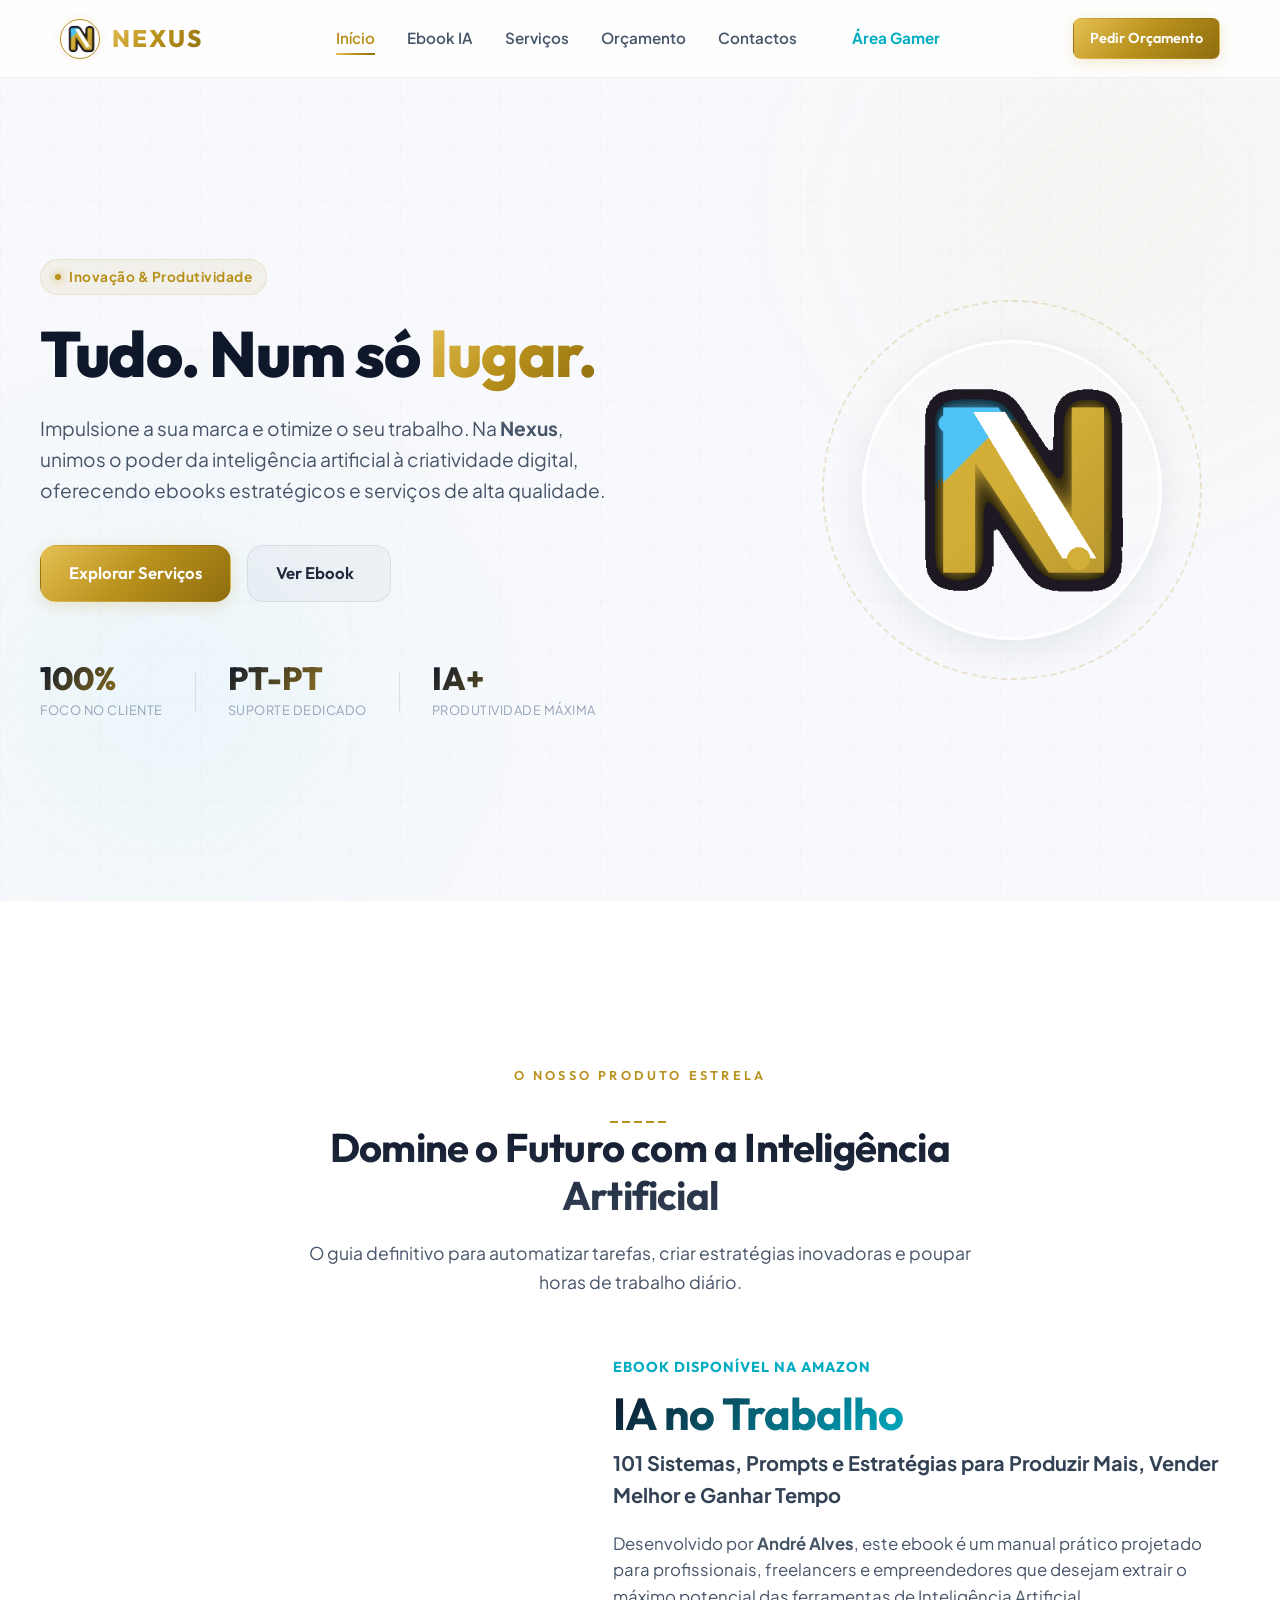
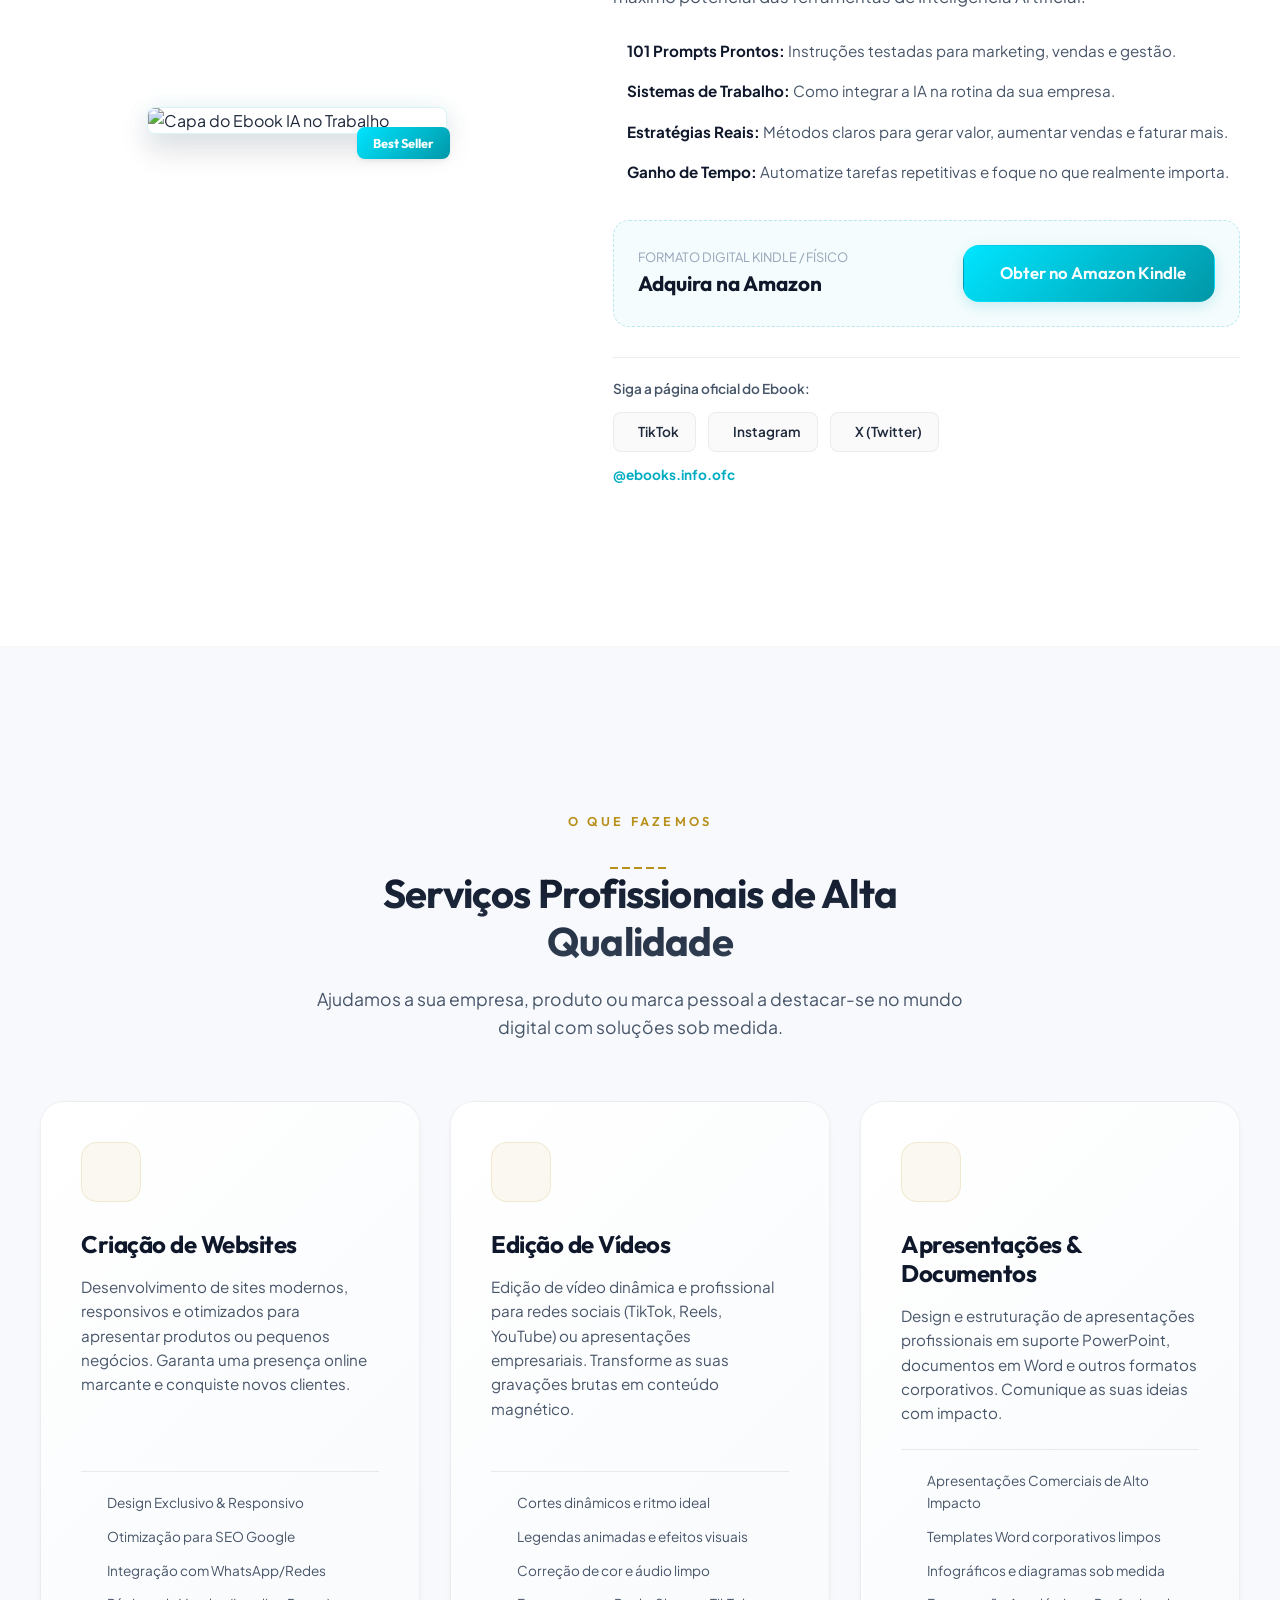
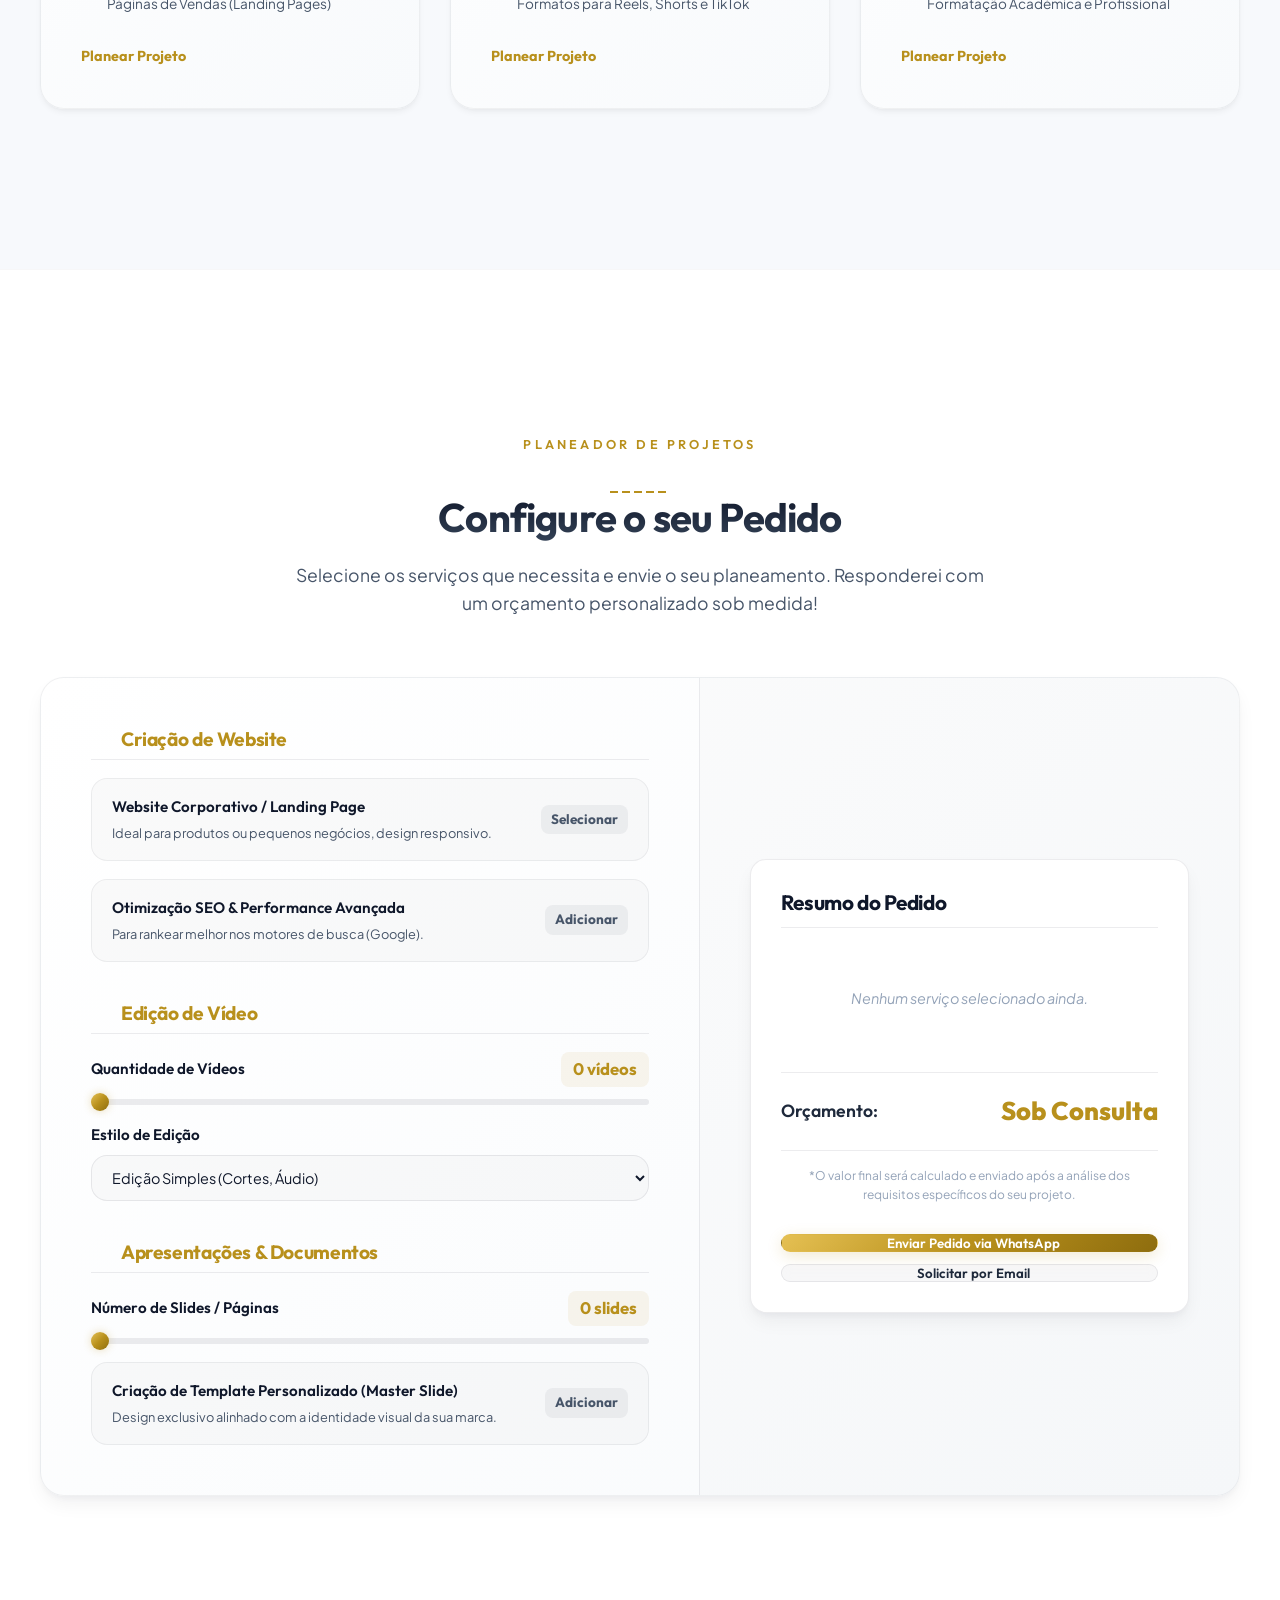
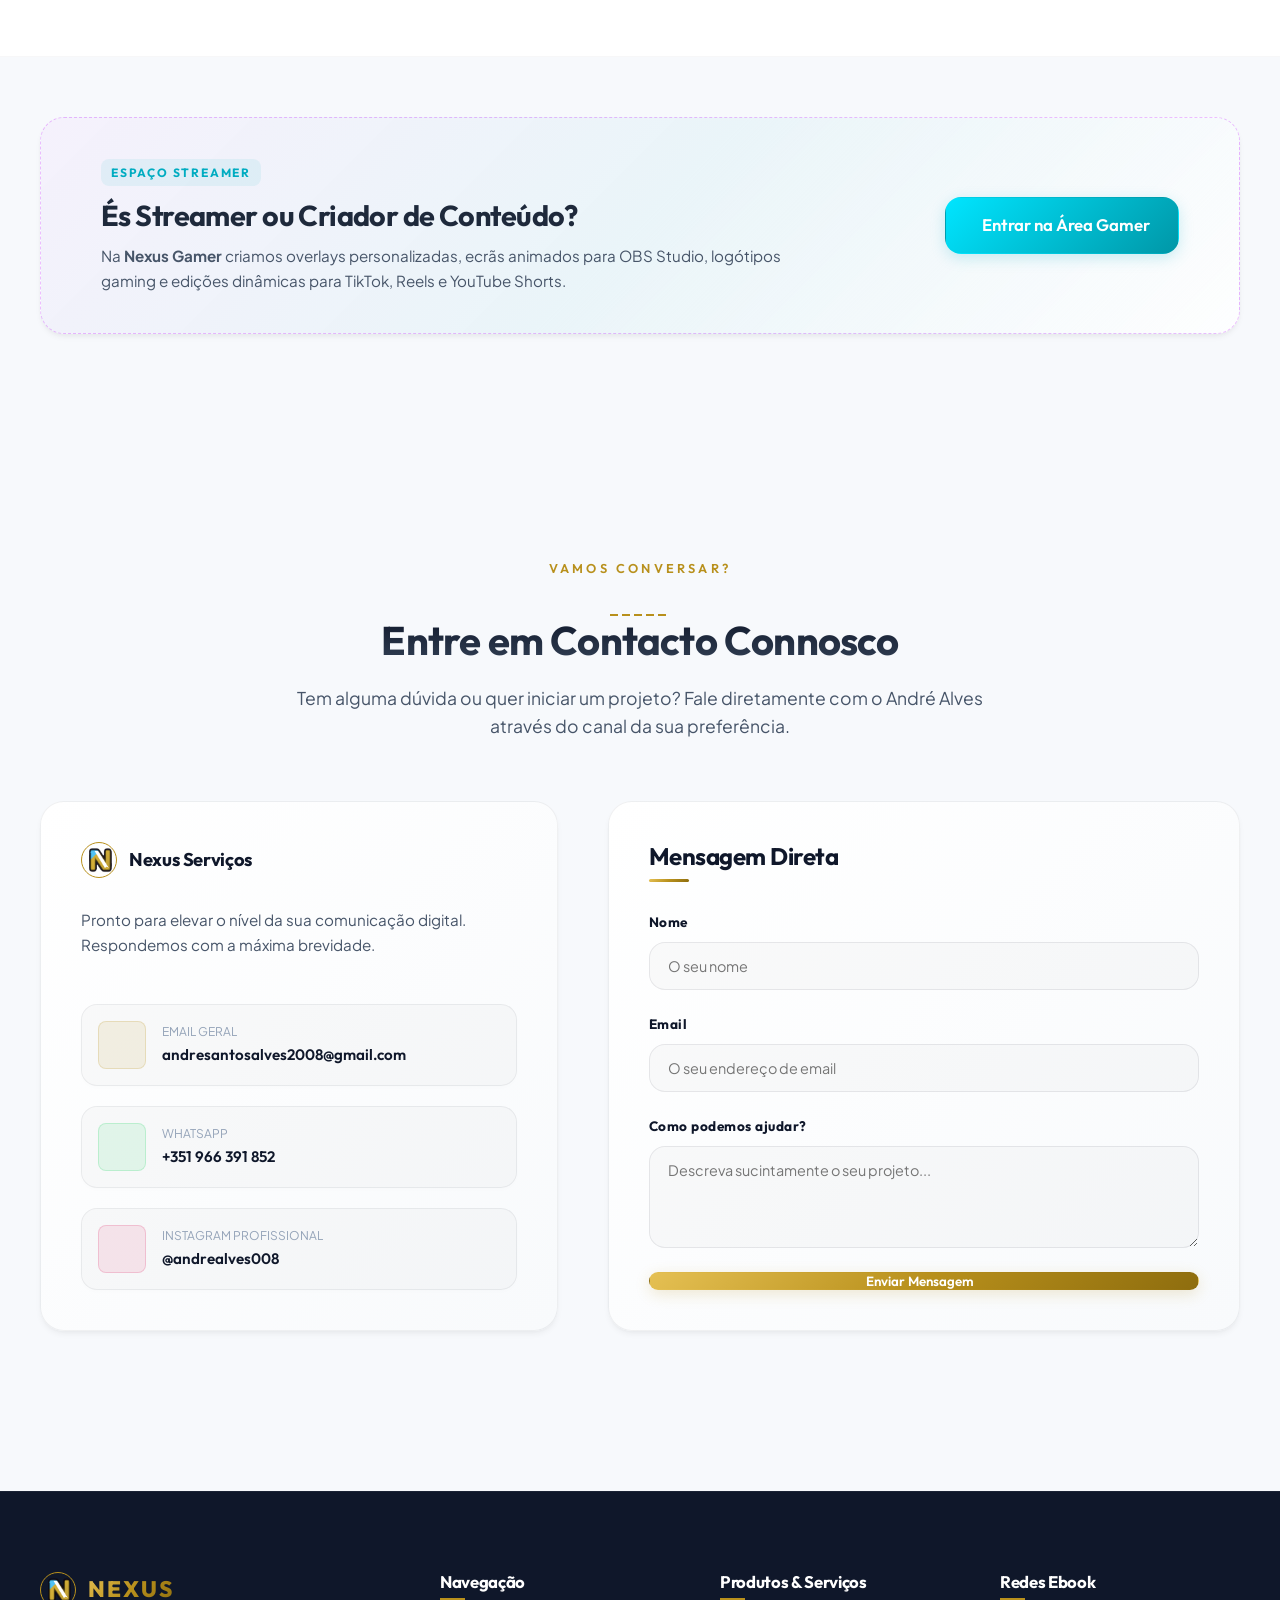
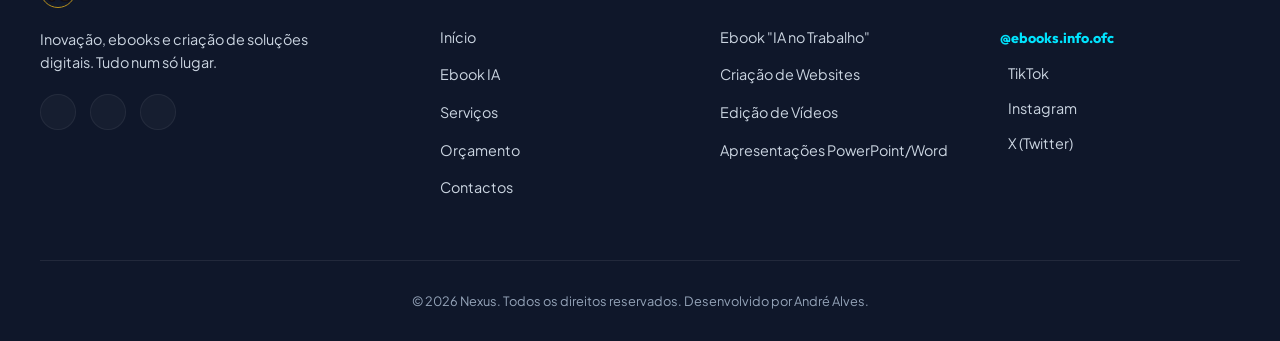
==== commit 824b2088: "Update layout: add elegant stripes, increased white space, and editorial fashion dividers" ====
--- a/index.html
+++ b/index.html
@@ -24,6 +24,7 @@
     <div class="bg-glow-1"></div>
     <div class="bg-glow-2"></div>
     <div class="bg-grid"></div>
+    <div class="bg-stripes"></div>
 
     <!-- Header / Navigation -->
     <header class="navbar" id="navbar">
@@ -101,6 +102,7 @@
             <div class="section-container">
                 <div class="section-header">
                     <span class="section-tagline">O Nosso Produto Estrela</span>
+                    <div class="fashion-divider"></div>
                     <h2 class="section-title">Domine o Futuro com a Inteligência Artificial</h2>
                     <p class="section-subtitle">O guia definitivo para automatizar tarefas, criar estratégias inovadoras e poupar horas de trabalho diário.</p>
                 </div>
@@ -175,6 +177,7 @@
             <div class="section-container">
                 <div class="section-header">
                     <span class="section-tagline">O Que Fazemos</span>
+                    <div class="fashion-divider"></div>
                     <h2 class="section-title">Serviços Profissionais de Alta Qualidade</h2>
                     <p class="section-subtitle">Ajudamos a sua empresa, produto ou marca pessoal a destacar-se no mundo digital com soluções sob medida.</p>
                 </div>
@@ -236,6 +239,7 @@
             <div class="section-container">
                 <div class="section-header">
                     <span class="section-tagline">Planeador de Projetos</span>
+                    <div class="fashion-divider"></div>
                     <h2 class="section-title">Configure o seu Pedido</h2>
                     <p class="section-subtitle">Selecione os serviços que necessita e envie o seu planeamento. Responderei com um orçamento personalizado sob medida!</p>
                 </div>
@@ -367,6 +371,7 @@
             <div class="section-container">
                 <div class="section-header">
                     <span class="section-tagline">Vamos Conversar?</span>
+                    <div class="fashion-divider"></div>
                     <h2 class="section-title">Entre em Contacto Connosco</h2>
                     <p class="section-subtitle">Tem alguma dúvida ou quer iniciar um projeto? Fale diretamente com o André Alves através do canal da sua preferência.</p>
                 </div>
--- a/styles.css
+++ b/styles.css
@@ -129,6 +129,18 @@
     pointer-events: none;
 }
 
+/* --- Luxury Fashion Striped Background Pattern --- */
+.bg-stripes {
+    position: fixed;
+    top: 0;
+    left: 0;
+    width: 100%;
+    height: 100%;
+    background-image: repeating-linear-gradient(-45deg, rgba(184, 144, 28, 0.015) 0px, rgba(184, 144, 28, 0.015) 1px, transparent 1px, transparent 15px);
+    z-index: -4;
+    pointer-events: none;
+}
+
 /* --- Utility Components --- */
 .gradient-text {
     background: var(--gold-gradient);
@@ -222,7 +234,7 @@
 
 /* --- Section Layouts --- */
 section {
-    padding: 100px 20px;
+    padding: 160px 24px; /* Increased padding for luxury fashion white space */
     position: relative;
 }
 
@@ -241,12 +253,20 @@
 .section-tagline {
     display: inline-block;
     font-family: 'Outfit', sans-serif;
-    font-size: 0.85rem;
+    font-size: 0.8rem;
     text-transform: uppercase;
-    letter-spacing: 0.15em;
+    letter-spacing: 0.25em; /* Elegantly spaced fashion lettering */
     color: var(--gold-primary);
-    margin-bottom: 12px;
-    font-weight: 700;
+    margin-bottom: 16px;
+    font-weight: 600;
+}
+
+/* Elegant Fashion Striped Line Accent */
+.fashion-divider {
+    width: 60px;
+    height: 2px;
+    background: repeating-linear-gradient(90deg, var(--gold-primary) 0px, var(--gold-primary) 8px, transparent 8px, transparent 12px);
+    margin: 20px auto 0 auto;
 }
 
 .section-title {
@@ -306,7 +326,7 @@
 .nav-logo {
     height: 40px;
     width: 40px;
-    border-radius: var(--radius-sm);
+    border-radius: 50%;
     border: 1.5px solid var(--gold-primary);
     box-shadow: 0 0 10px rgba(184, 144, 28, 0.15);
     transition: var(--transition-medium);
@@ -512,10 +532,10 @@
 }
 
 .hero-logo-img {
-    width: 320px;
-    height: 320px;
-    border-radius: var(--radius-lg);
-    border: 4px solid var(--bg-surface);
+    width: 300px;
+    height: 300px;
+    border-radius: 50%;
+    border: 3px solid var(--bg-surface);
     box-shadow: 0 10px 40px rgba(15, 23, 42, 0.08);
     transition: var(--transition-medium);
 }
@@ -1198,7 +1218,7 @@
 .brand-mini-img {
     width: 36px;
     height: 36px;
-    border-radius: 6px;
+    border-radius: 50%;
     border: 1px solid var(--gold-primary);
 }
 
@@ -1429,7 +1449,7 @@
 .footer-logo img {
     width: 36px;
     height: 36px;
-    border-radius: var(--radius-sm);
+    border-radius: 50%;
     border: 1.5px solid var(--gold-primary);
 }
 
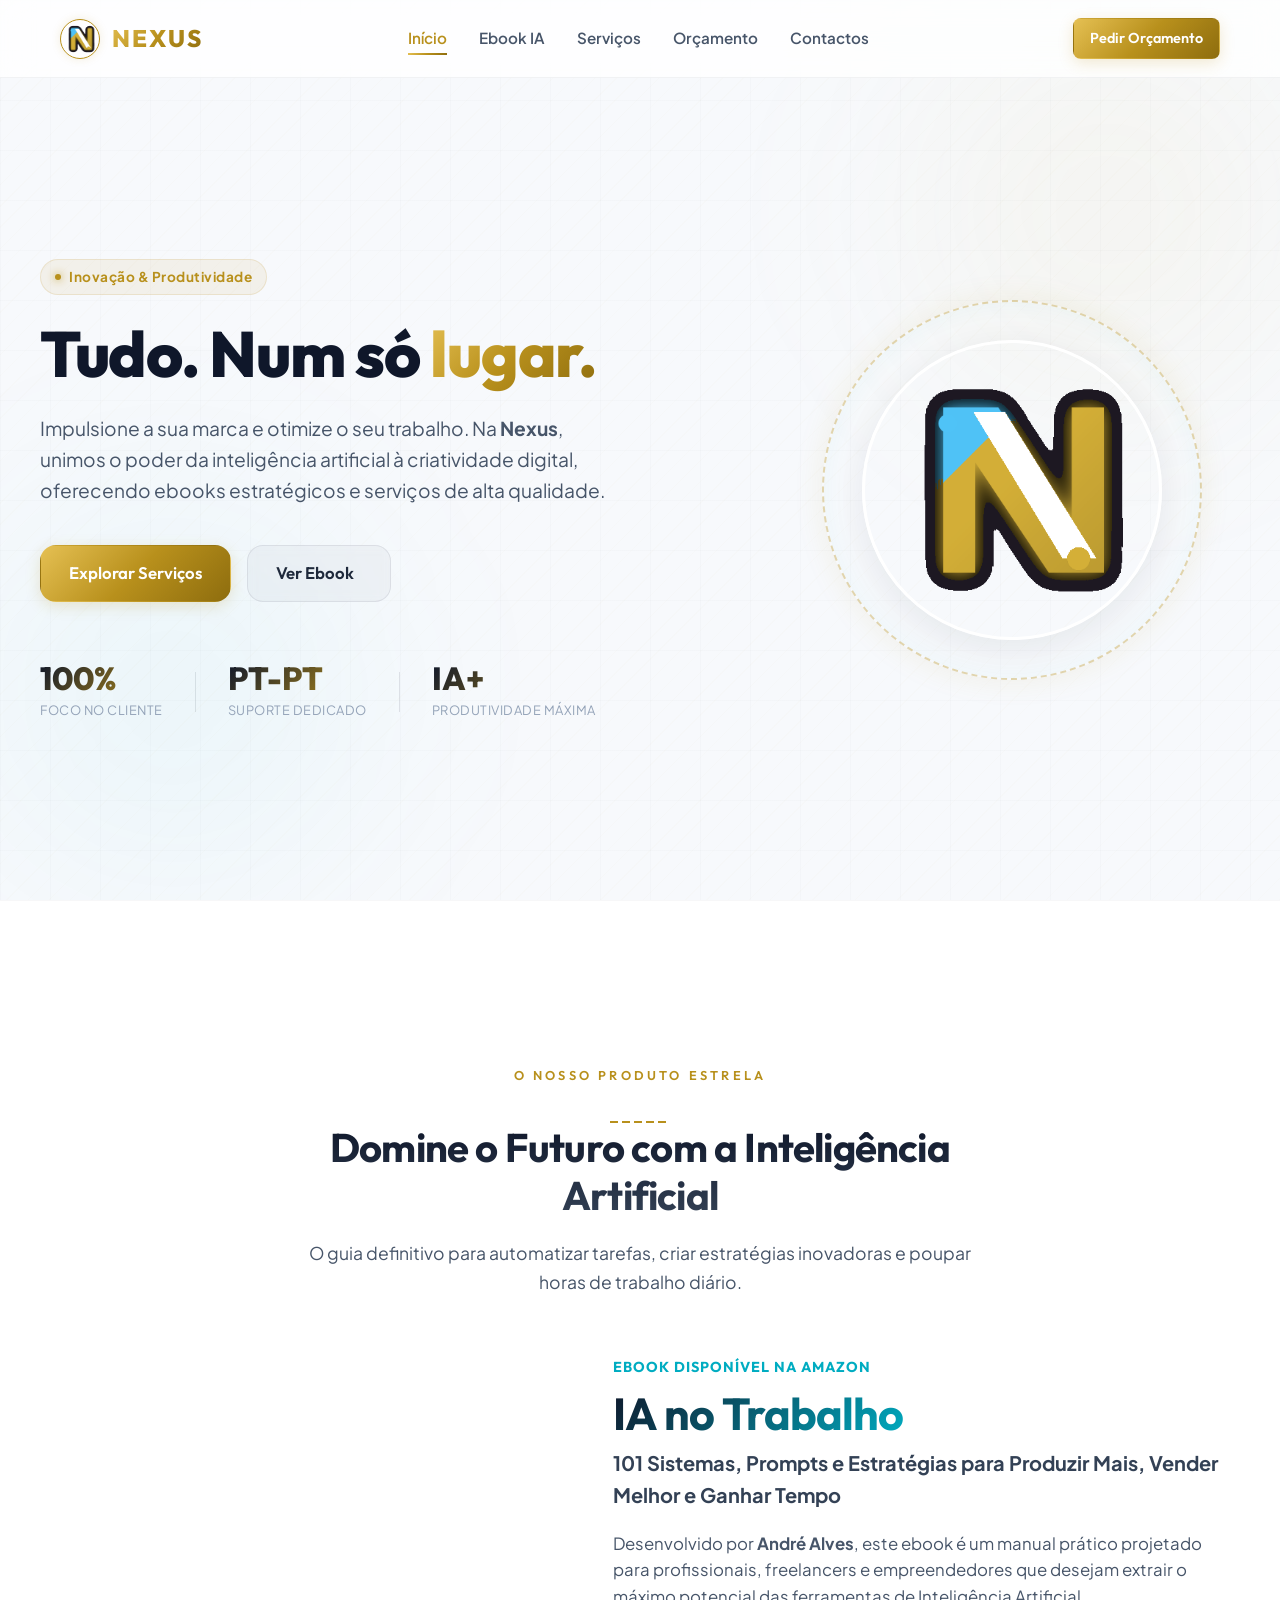
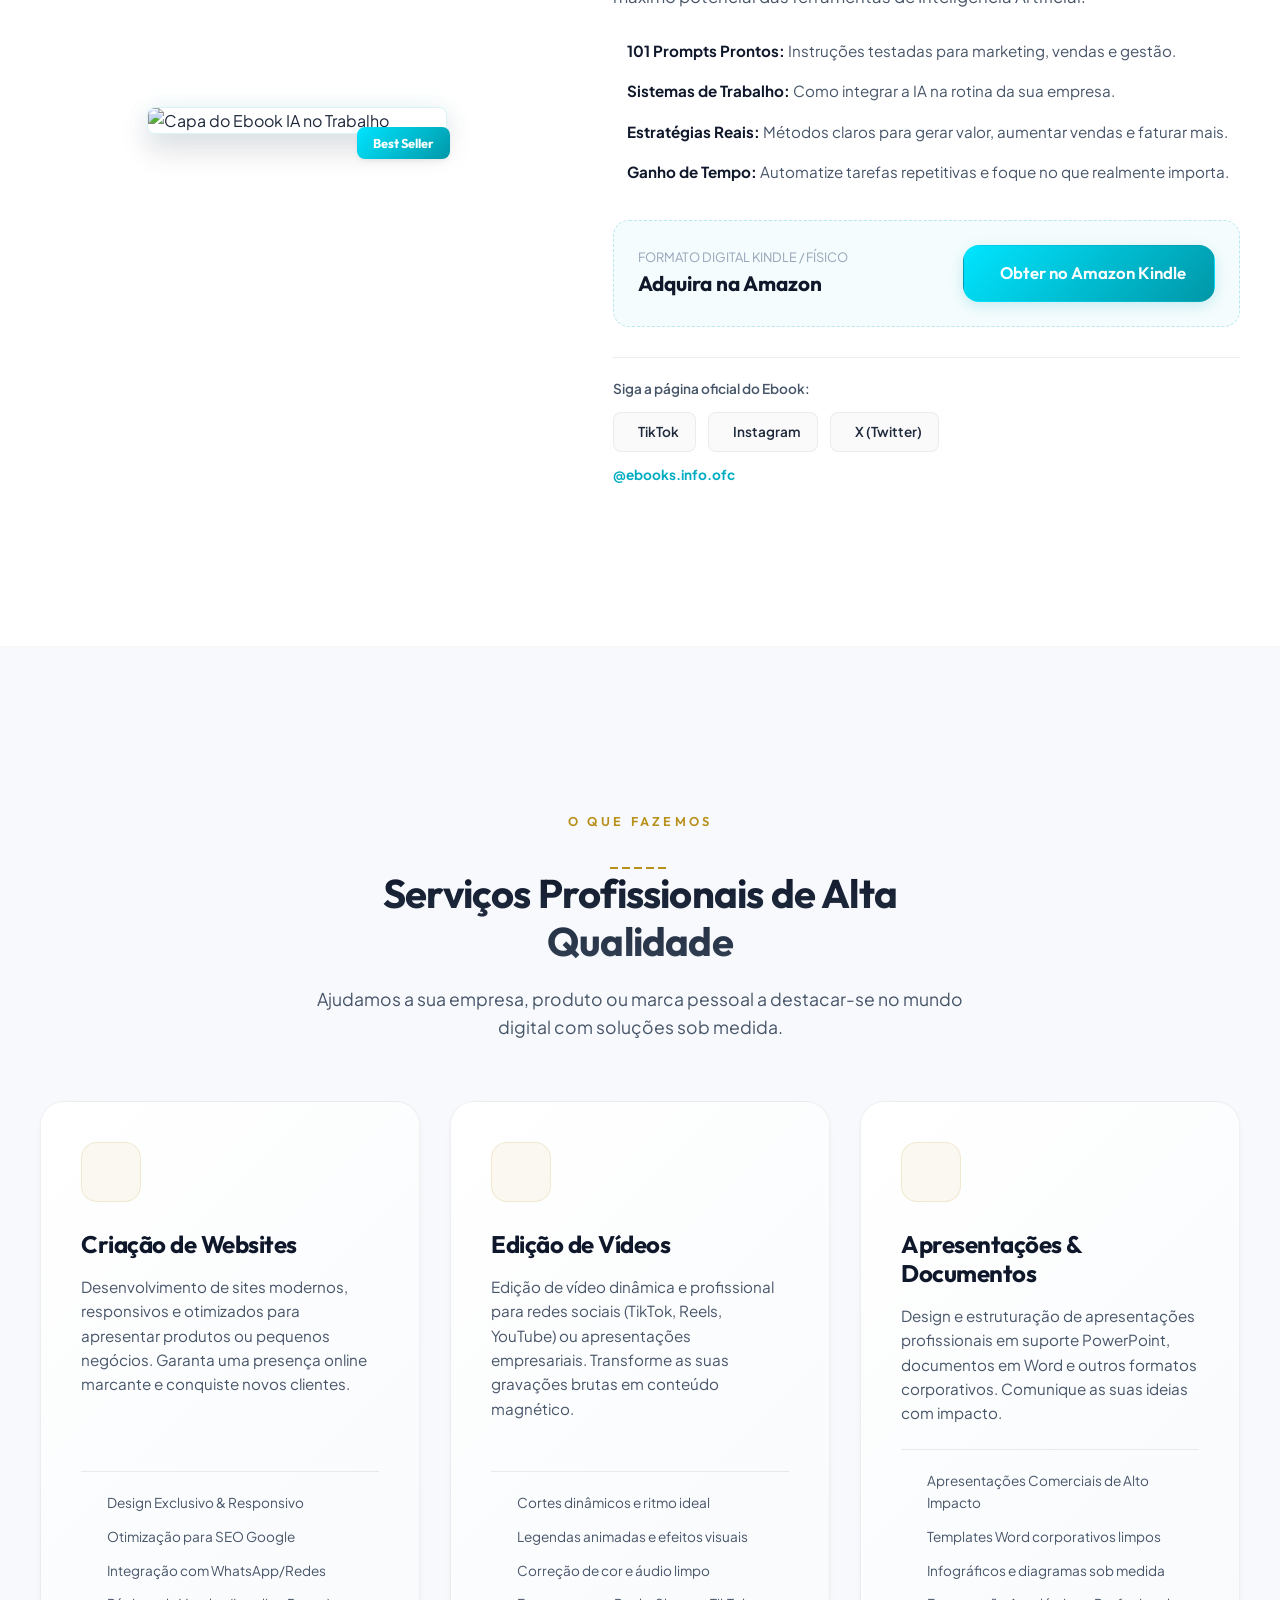
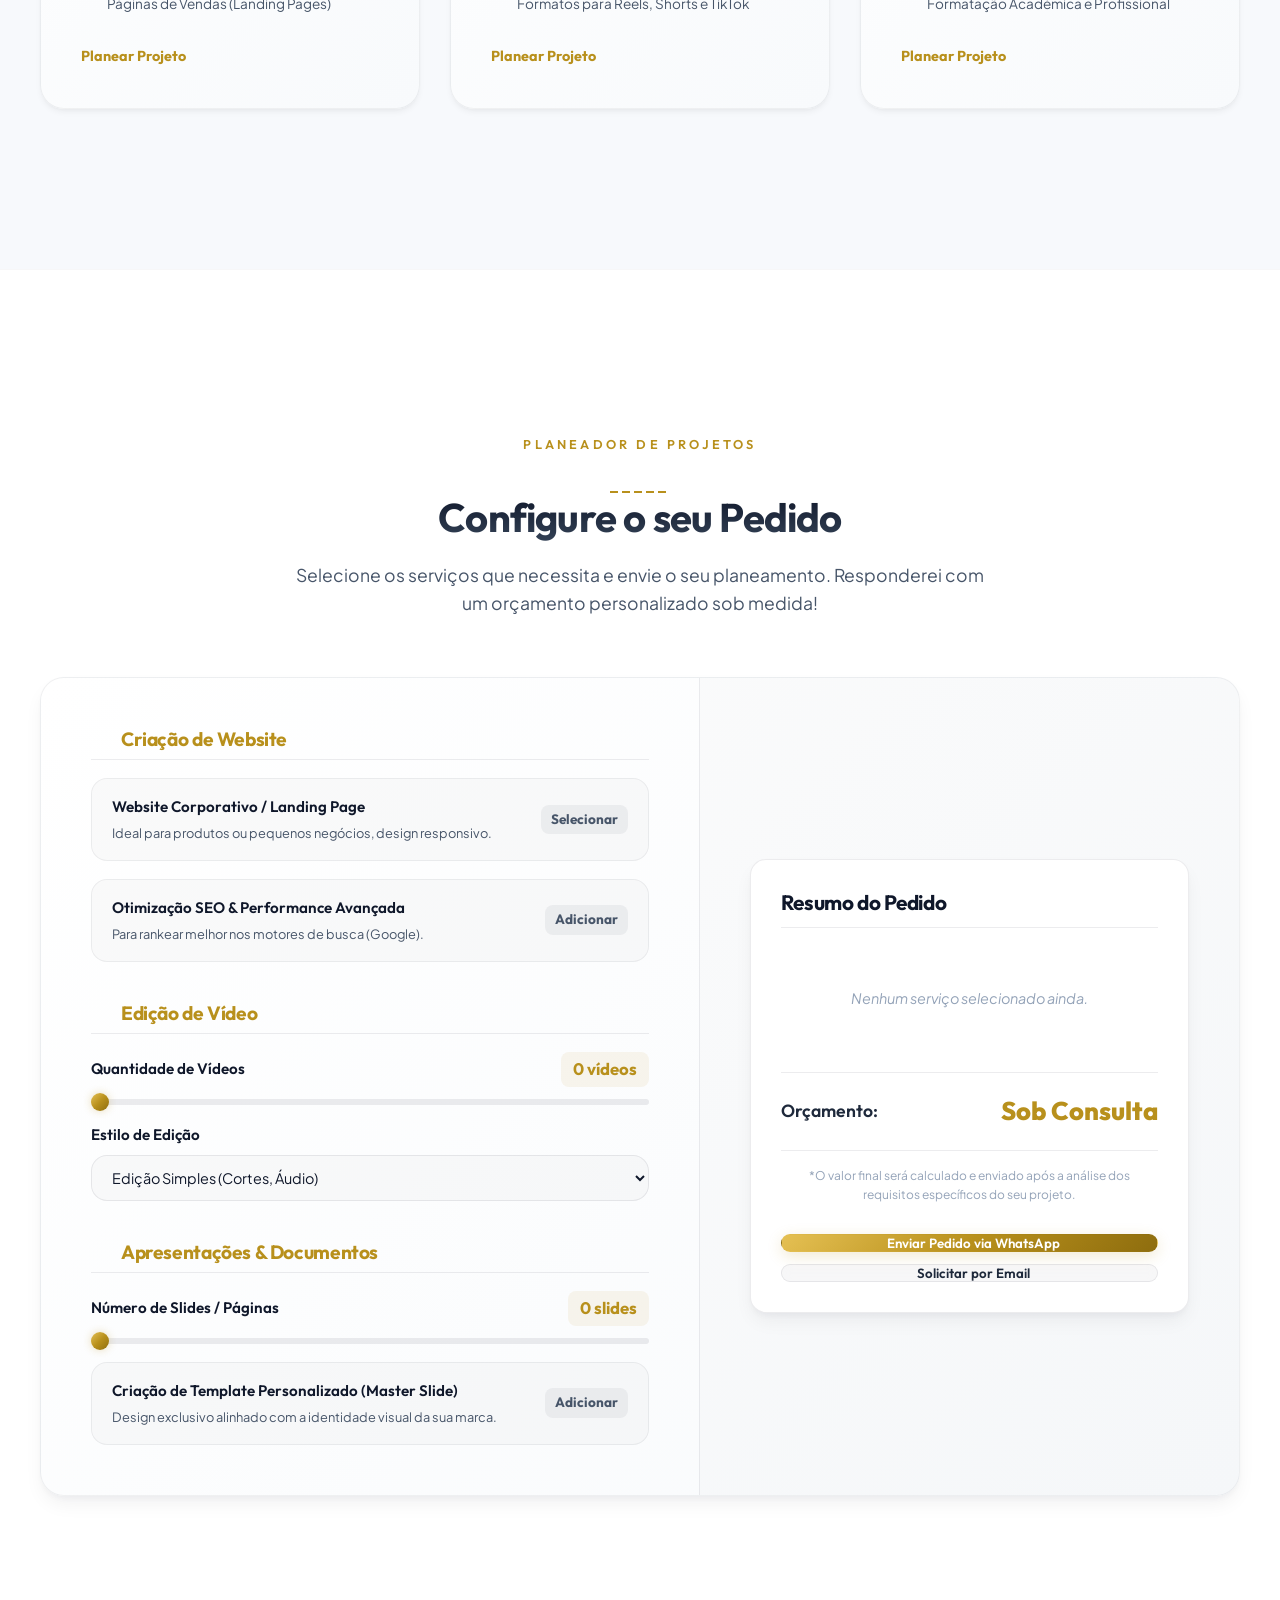
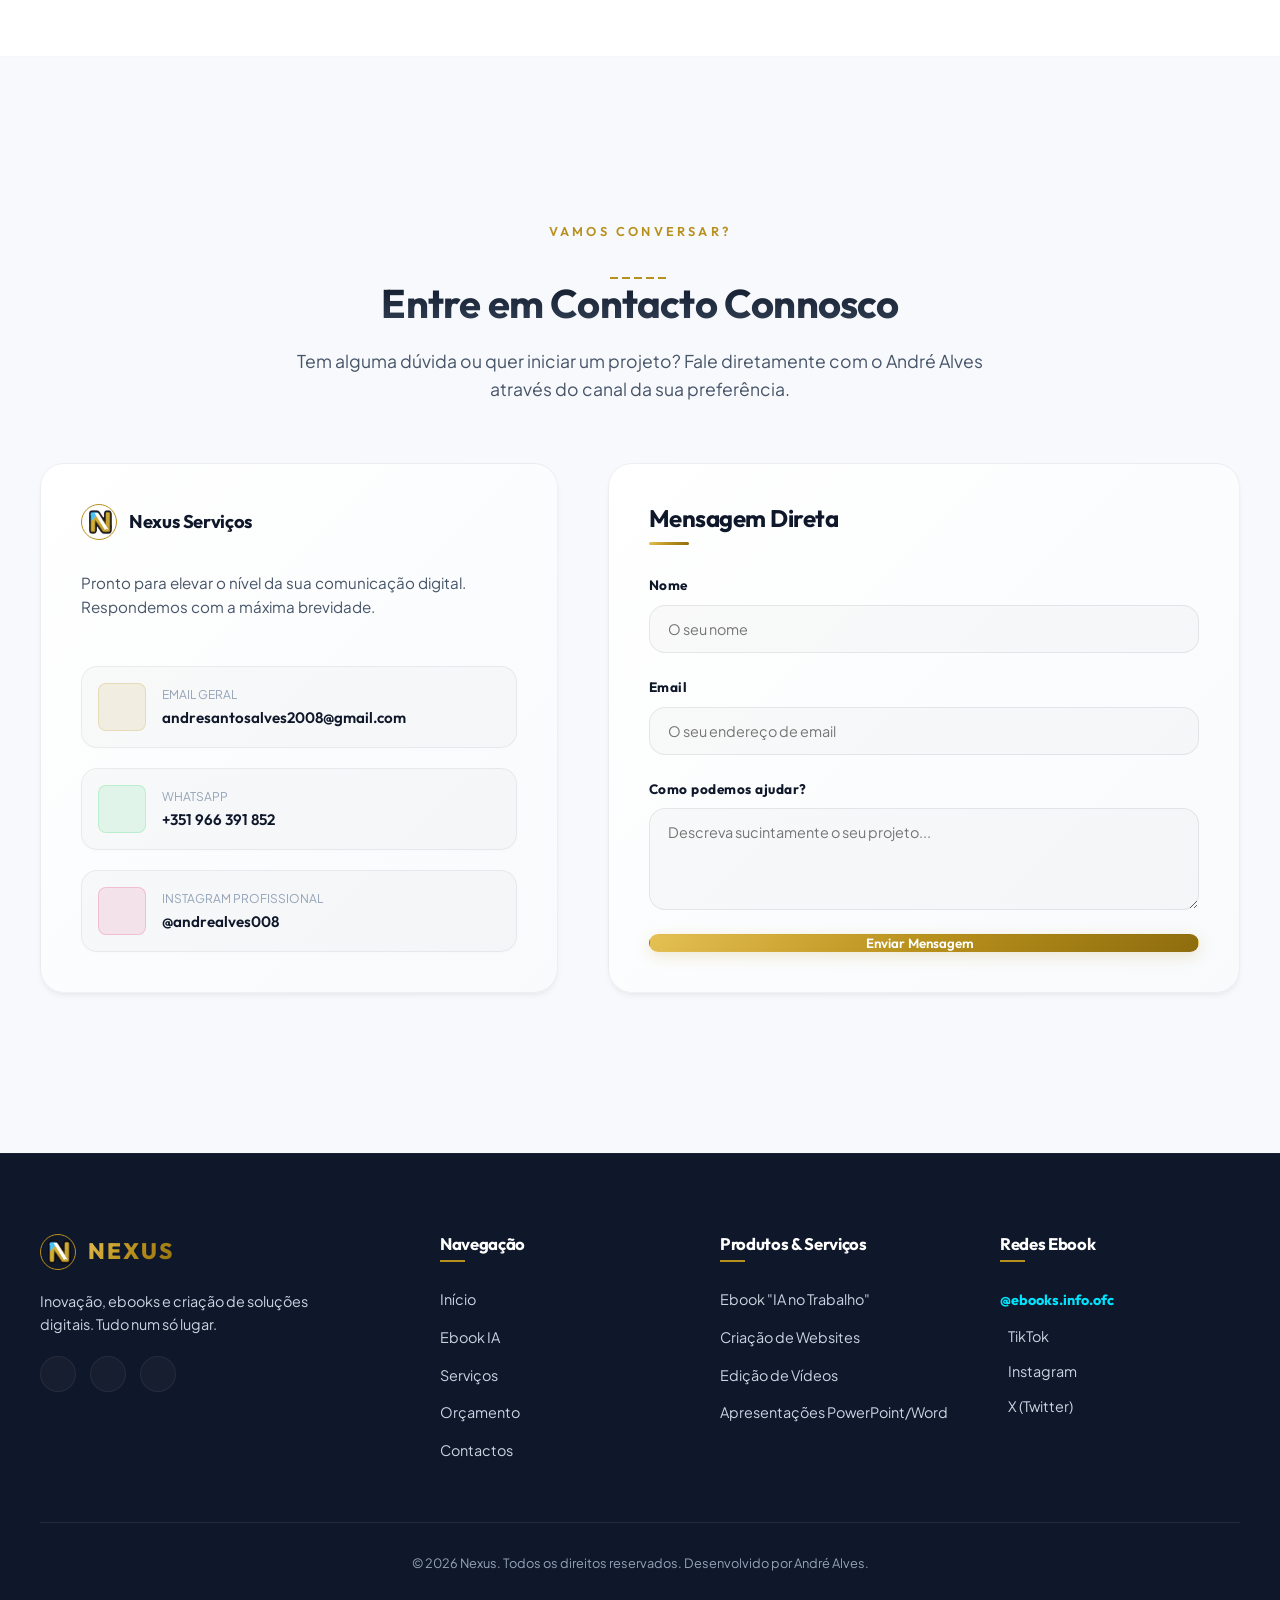
==== commit e5b54c4a: "Bust CSS cache to force logo animations reload" ====
--- a/index.html
+++ b/index.html
@@ -16,7 +16,7 @@
     <script src="https://unpkg.com/lucide@latest"></script>
     
     <!-- Custom CSS -->
-    <link rel="stylesheet" href="styles.css">
+    <link rel="stylesheet" href="styles.css?v=1.2">
 </head>
 <body>
 
@@ -39,7 +39,6 @@
                 <a href="#servicos" class="nav-link">Serviços</a>
                 <a href="#simulador" class="nav-link">Orçamento</a>
                 <a href="#contactos" class="nav-link">Contactos</a>
-                <a href="../nexus-gamer/index.html" class="nav-link" style="color: var(--cyan-primary); font-weight: 700;"><i data-lucide="gamepad-2" style="width: 16px; height: 16px; display: inline-block; vertical-align: middle; margin-right: 4px;"></i> Área Gamer</a>
             </nav>
             <div class="nav-cta">
                 <a href="#simulador" class="btn btn-primary btn-sm">Pedir Orçamento</a>
@@ -346,25 +345,7 @@
             </div>
         </section>
 
-        <!-- Gamer Redirect Banner Section -->
-        <section class="gamer-banner-section">
-            <div class="section-container">
-                <div class="gamer-banner-card">
-                    <div class="gamer-banner-content">
-                        <span class="gamer-badge">Espaço Streamer</span>
-                        <h2 class="gamer-banner-title">És Streamer ou Criador de Conteúdo?</h2>
-                        <p class="gamer-banner-desc">
-                            Na <strong>Nexus Gamer</strong> criamos overlays personalizadas, ecrãs animados para OBS Studio, logótipos gaming e edições dinâmicas para TikTok, Reels e YouTube Shorts.
-                        </p>
-                    </div>
-                    <div class="gamer-banner-cta">
-                        <a href="../nexus-gamer/index.html" class="btn btn-accent btn-lg">
-                            <i data-lucide="gamepad-2"></i> Entrar na Área Gamer
-                        </a>
-                    </div>
-                </div>
-            </div>
-        </section>
+
 
         <!-- Contact Section -->
         <section id="contactos" class="contact-section">
--- a/styles.css
+++ b/styles.css
@@ -522,13 +522,25 @@
     width: 100%;
     height: 100%;
     border-radius: 50%;
-    border: 2px dashed rgba(184, 144, 28, 0.2);
-    animation: rotateRing 30s linear infinite;
+    border: 2px dashed rgba(184, 144, 28, 0.35);
+    box-shadow: 0 0 30px rgba(184, 144, 28, 0.1), inset 0 0 30px rgba(0, 172, 193, 0.05);
+    animation: rotateRing 30s linear infinite, ringPulse 4s ease-in-out infinite alternate;
 }
 
 @keyframes rotateRing {
     from { transform: rotate(0deg); }
     to { transform: rotate(360deg); }
+}
+
+@keyframes ringPulse {
+    0% { transform: scale(0.96); opacity: 0.7; }
+    100% { transform: scale(1.04); opacity: 1; }
+}
+
+@keyframes logoFloat {
+    0% { transform: translateY(0px) rotate(0deg); }
+    50% { transform: translateY(-10px) rotate(1deg); }
+    100% { transform: translateY(0px) rotate(0deg); }
 }
 
 .hero-logo-img {
@@ -538,13 +550,15 @@
     border: 3px solid var(--bg-surface);
     box-shadow: 0 10px 40px rgba(15, 23, 42, 0.08);
     transition: var(--transition-medium);
+    animation: logoFloat 6s ease-in-out infinite;
 }
 
 .hero-logo-img:hover {
-    transform: scale(1.03);
-    border-color: var(--gold-primary);
-    box-shadow: var(--shadow-gold-glow);
-}
+    transform: scale(1.06) translateY(-5px);
+    border-color: var(--cyan-primary);
+    box-shadow: 0 15px 35px rgba(0, 172, 193, 0.25), 0 0 30px rgba(184, 144, 28, 0.2);
+}
+
 
 /* --- Ebook Section --- */
 .ebook-section {
@@ -1756,65 +1770,6 @@
         width: 200px;
         height: 200px;
     }
-}
-
-/* --- Gamer Redirect Banner Section --- */
-.gamer-banner-section {
-    padding: 60px 20px;
-    background-color: var(--bg-base);
-}
-
-.gamer-banner-card {
-    background: linear-gradient(135deg, rgba(189, 0, 255, 0.03) 0%, rgba(0, 172, 193, 0.05) 50%, rgba(255, 255, 255, 0.8) 100%);
-    border: 1.5px dashed rgba(189, 0, 255, 0.25);
-    border-radius: var(--radius-lg);
-    padding: 40px 60px;
-    display: flex;
-    align-items: center;
-    justify-content: space-between;
-    gap: 40px;
-    box-shadow: var(--shadow-sm);
-    transition: var(--transition-medium);
-}
-
-.gamer-banner-card:hover {
-    border-color: rgba(0, 172, 193, 0.4);
-    box-shadow: var(--shadow-md), 0 0 20px rgba(0, 172, 193, 0.05);
-    transform: translateY(-2px);
-}
-
-.gamer-badge {
-    display: inline-block;
-    font-family: 'Outfit', sans-serif;
-    font-size: 0.75rem;
-    text-transform: uppercase;
-    letter-spacing: 0.15em;
-    color: var(--cyan-primary);
-    font-weight: 700;
-    margin-bottom: 12px;
-    background: rgba(0, 172, 193, 0.08);
-    padding: 4px 10px;
-    border-radius: var(--radius-sm);
-}
-
-.gamer-banner-title {
-    font-size: 1.8rem;
-    margin-bottom: 12px;
-    color: var(--text-primary);
-}
-
-.gamer-banner-desc {
-    color: var(--text-secondary);
-    max-width: 680px;
-    font-size: 0.95rem;
-}
-
-@media (max-width: 992px) {
-    .gamer-banner-card {
-        flex-direction: column;
-        text-align: center;
-        padding: 35px 25px;
-        gap: 30px;
-    }
-}
-
+
+}
+
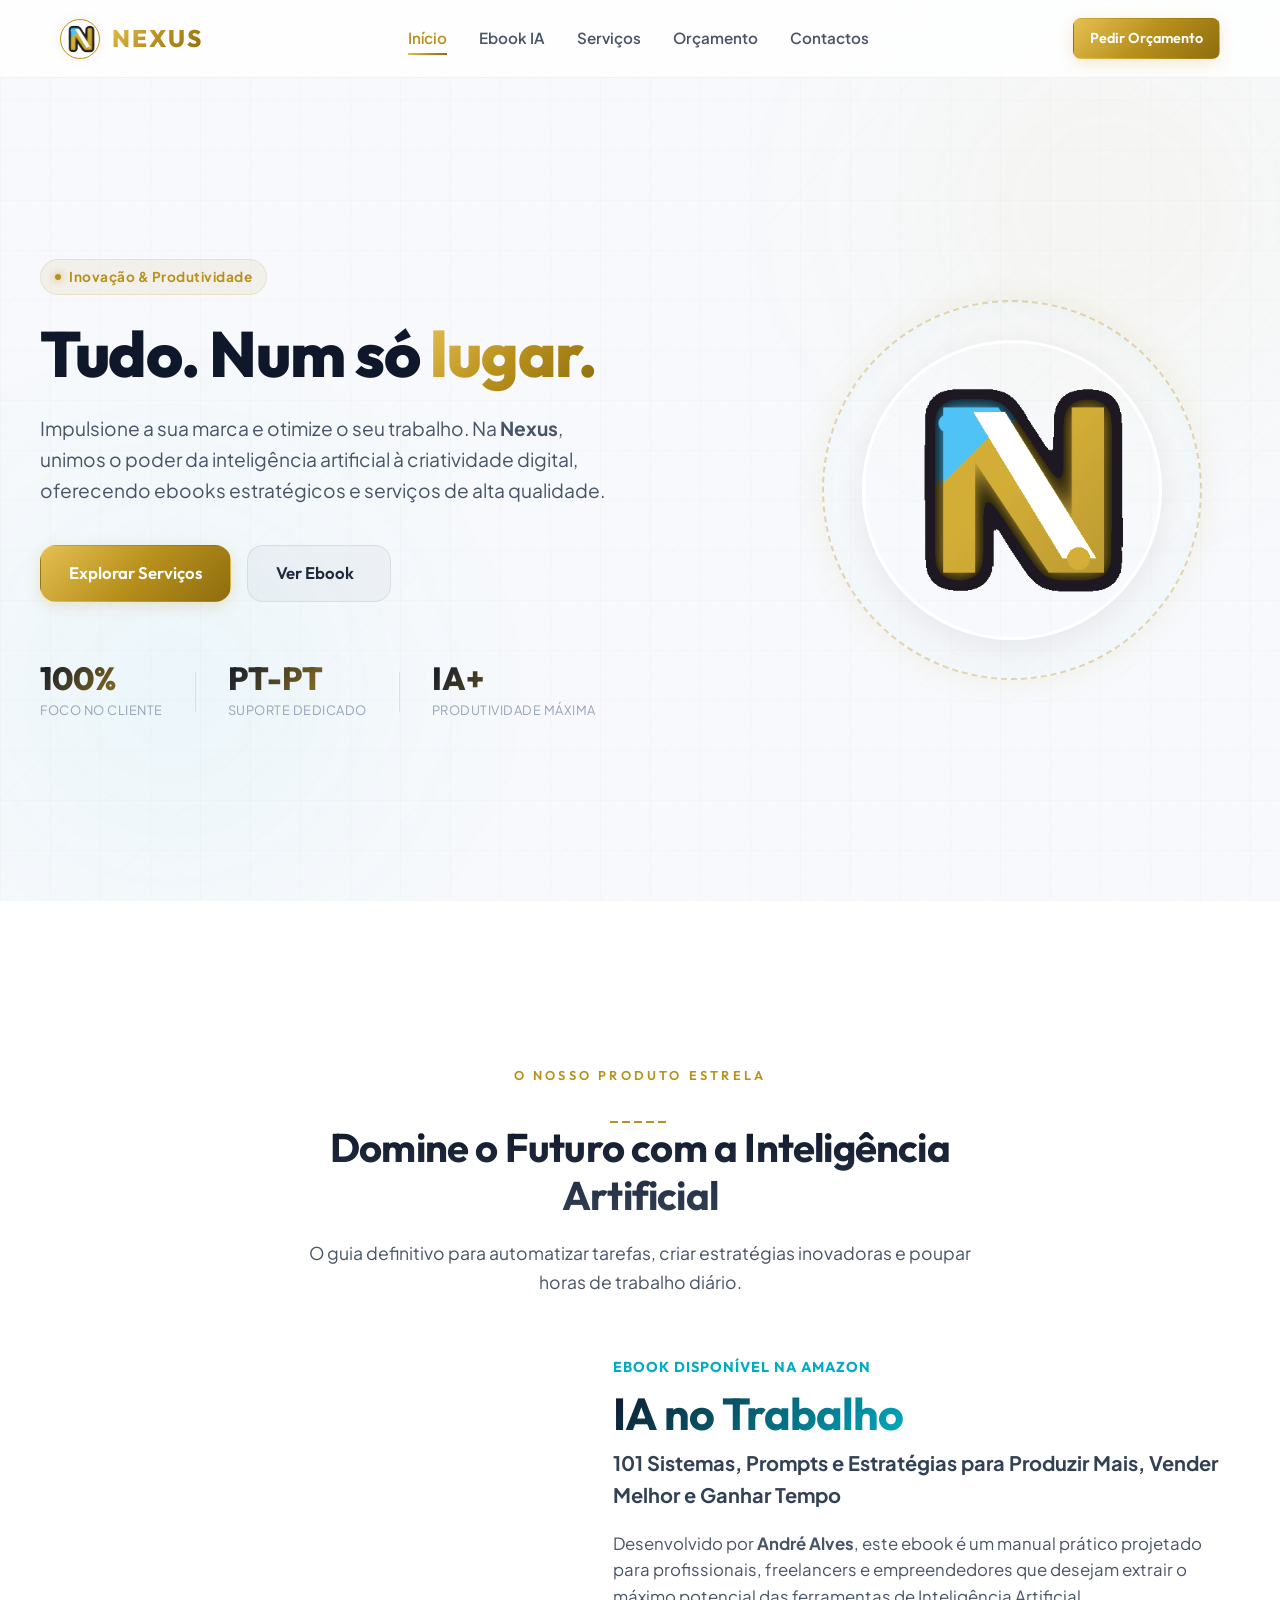
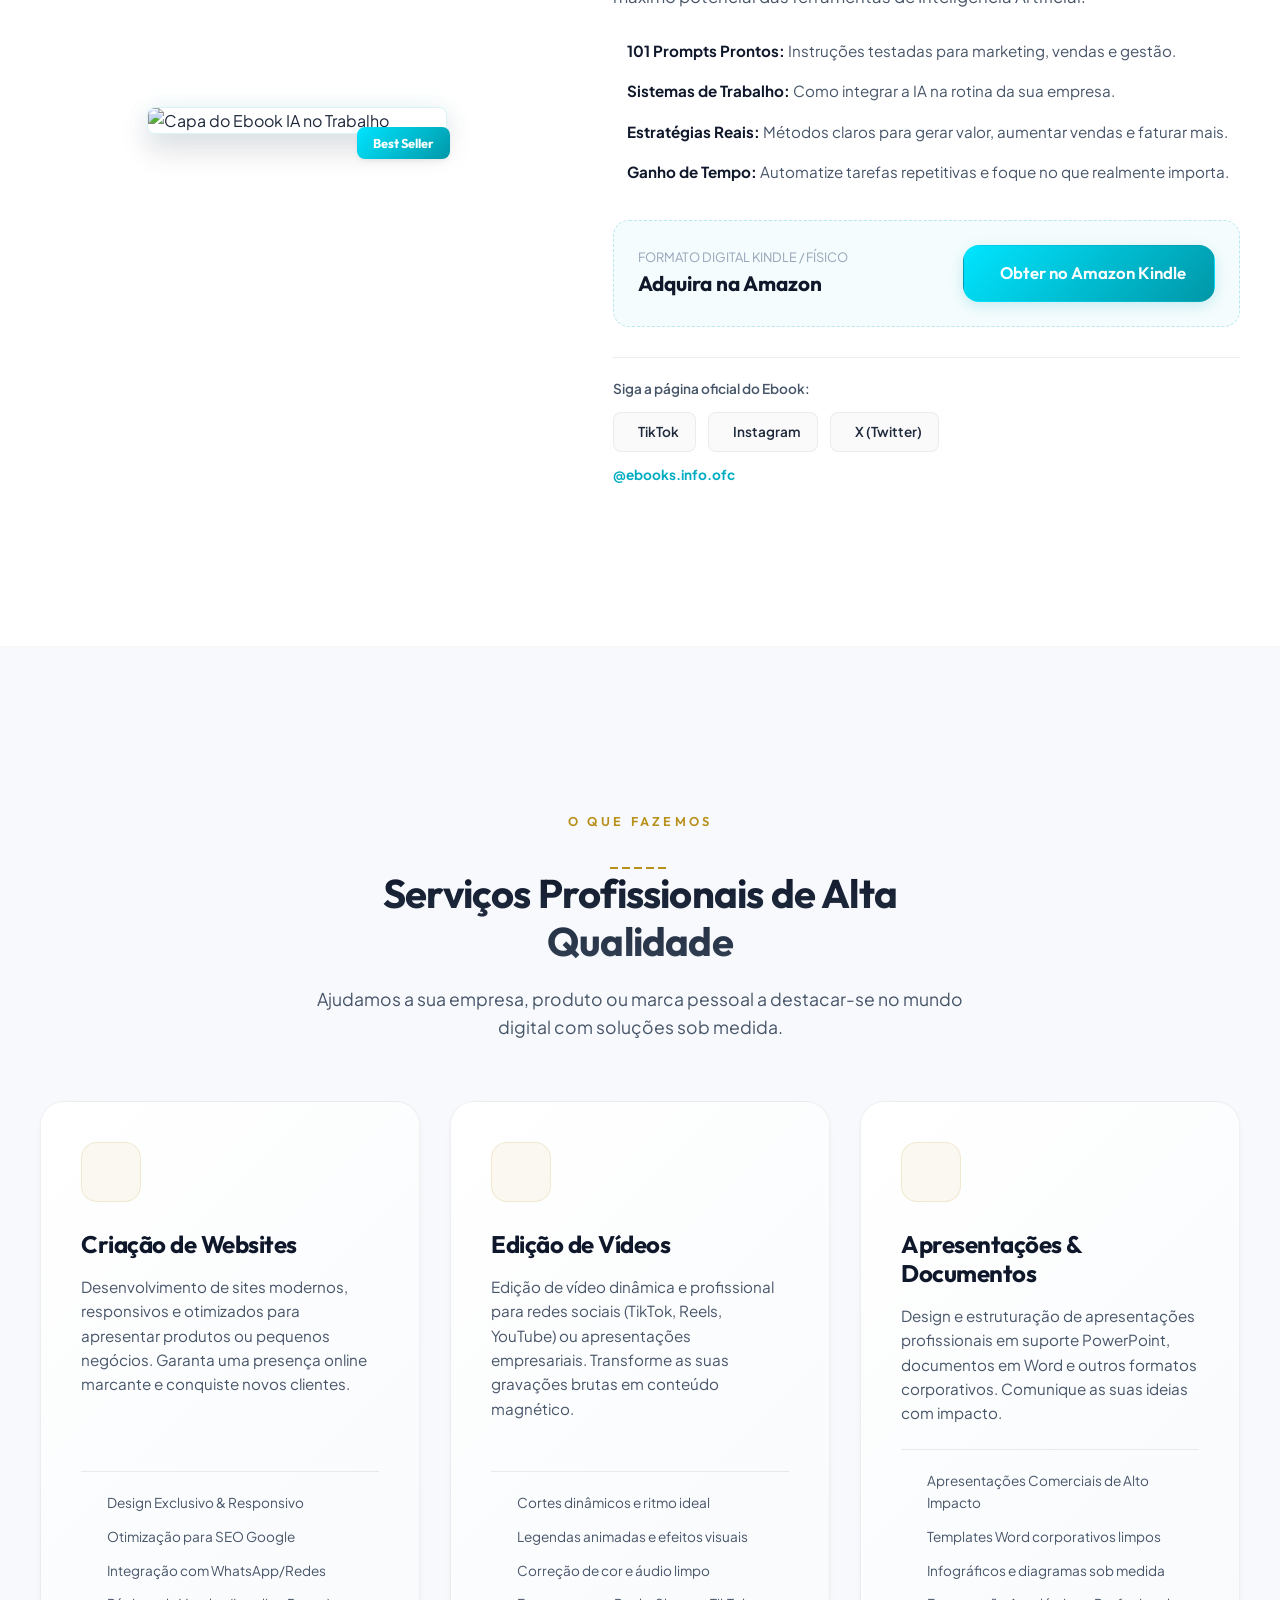
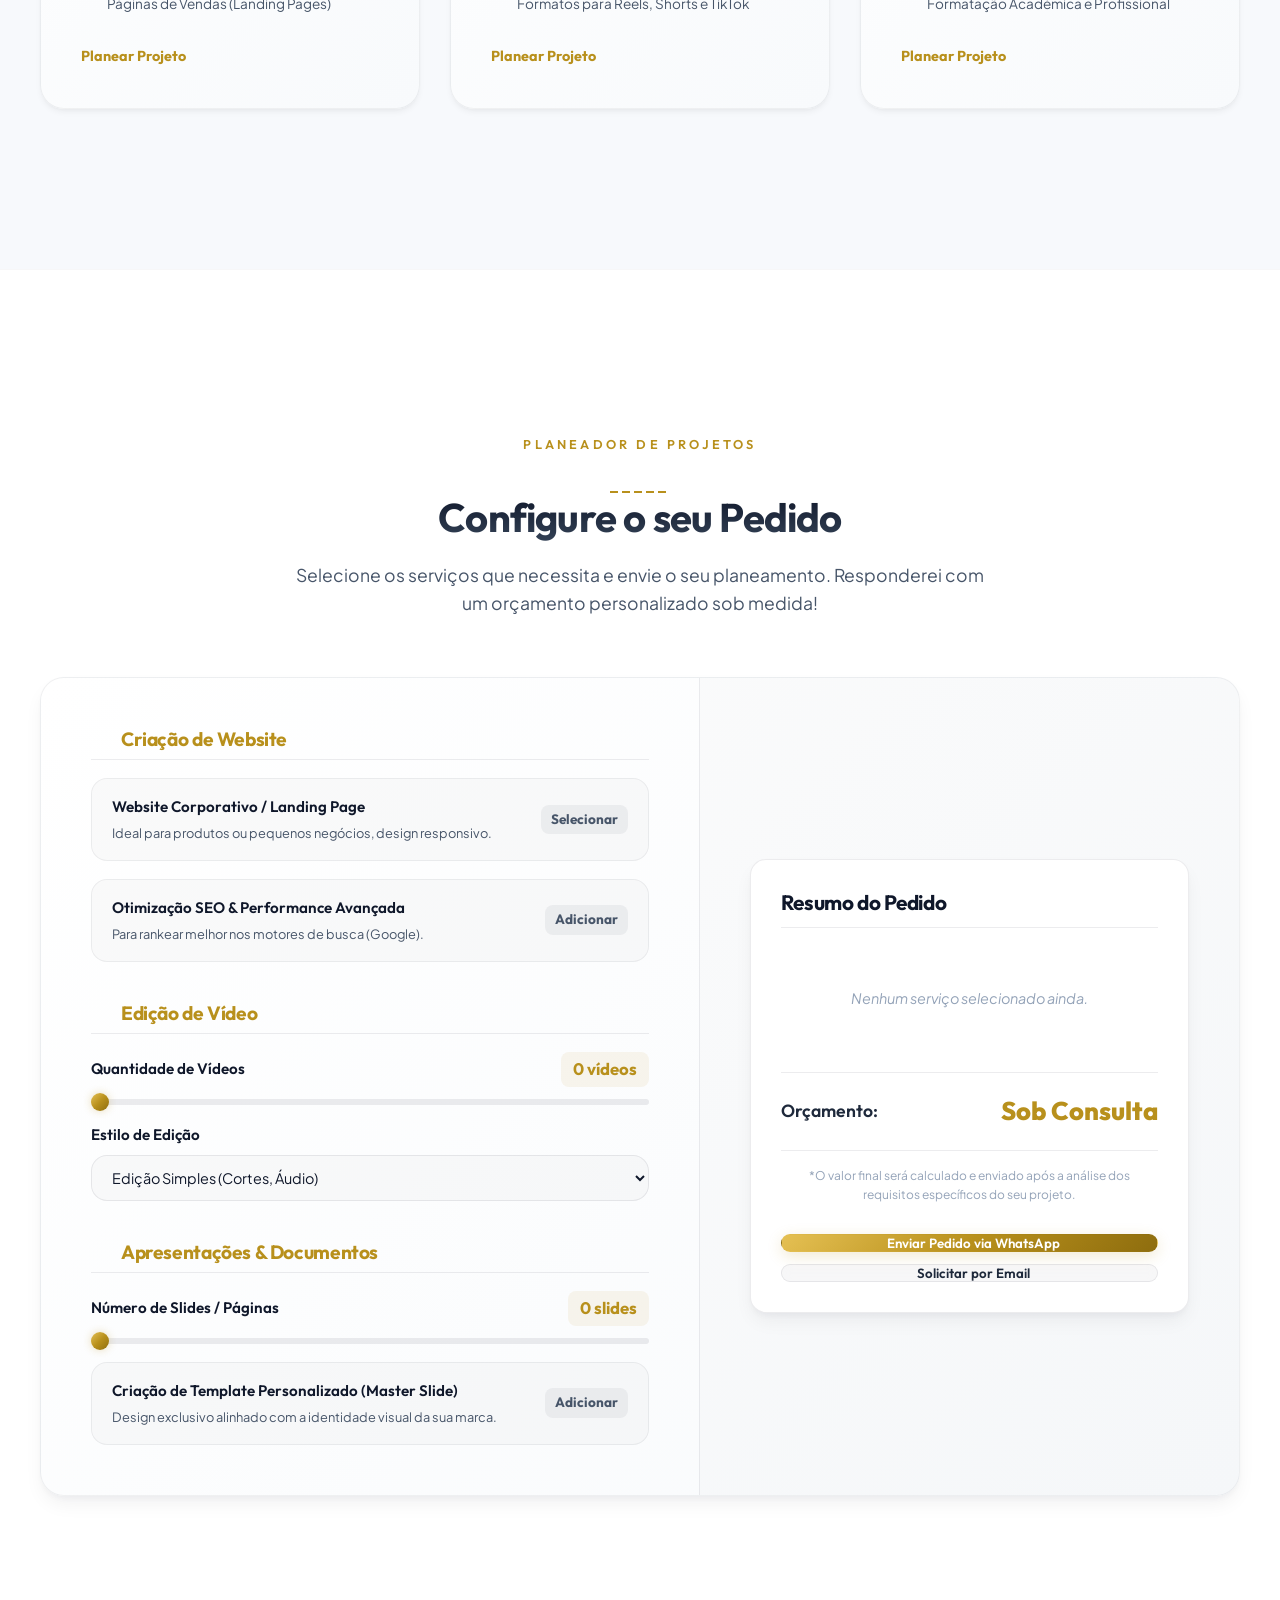
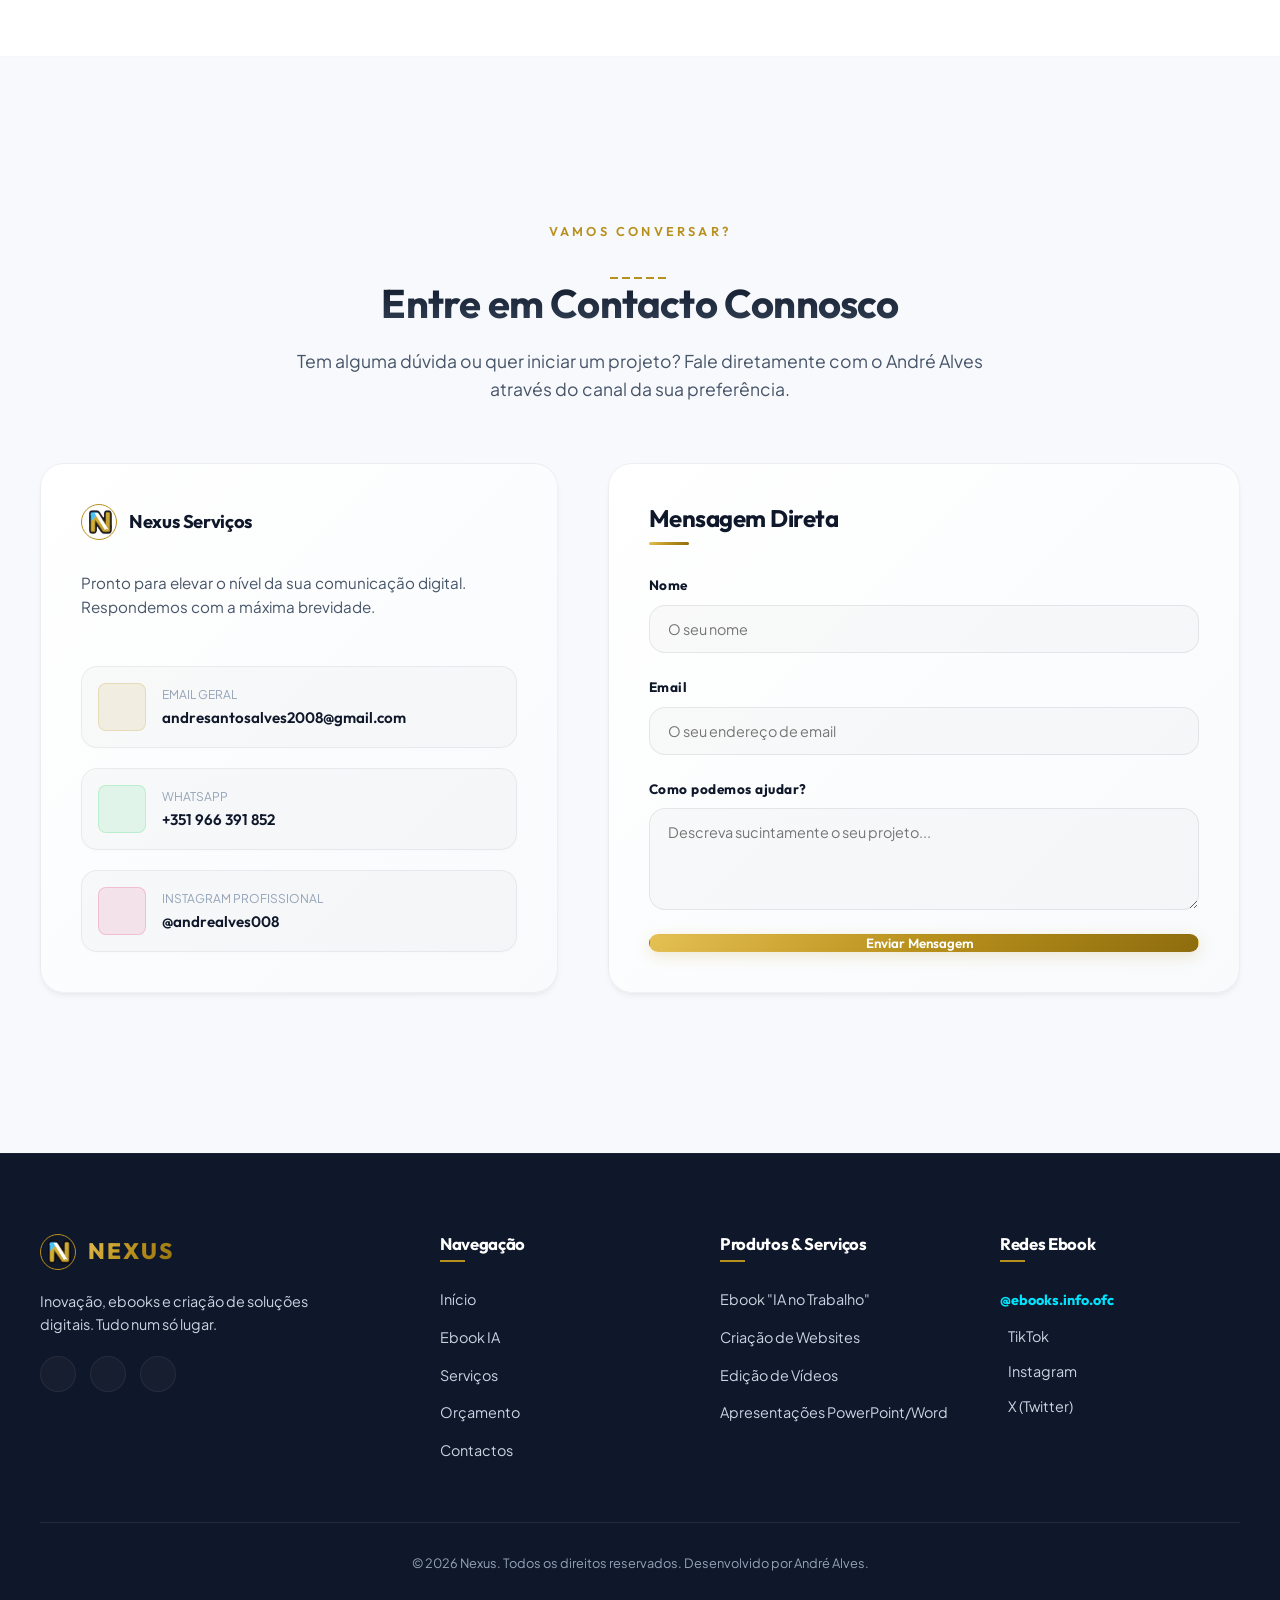
==== commit 06c7be99: "Add subtle background parallax glows/stripes and hero logo container parallax scaling on scroll" ====
--- a/index.html
+++ b/index.html
@@ -1,4 +1,4 @@
-<!DOCTYPE html>
+﻿<!DOCTYPE html>
 <html lang="pt-PT">
 <head>
     <meta charset="UTF-8">
@@ -16,7 +16,7 @@
     <script src="https://unpkg.com/lucide@latest"></script>
     
     <!-- Custom CSS -->
-    <link rel="stylesheet" href="styles.css?v=1.2">
+    <link rel="stylesheet" href="styles.css?v=1.5">
 </head>
 <body>
 
@@ -88,9 +88,11 @@
                 </div>
                 
                 <div class="hero-visual fade-in-right">
-                    <div class="logo-showcase-container">
-                        <div class="logo-glow-ring"></div>
-                        <img src="assets/logo.png" alt="Nexus Logo Gold" class="hero-logo-img" id="hero-logo-main">
+                    <div class="logo-parallax-wrapper">
+                        <div class="logo-showcase-container">
+                            <div class="logo-glow-ring"></div>
+                            <img src="assets/logo.png" alt="Nexus Logo Gold" class="hero-logo-img" id="hero-logo-main">
+                        </div>
                     </div>
                 </div>
             </div>
--- a/styles.css
+++ b/styles.css
@@ -1,4 +1,4 @@
-/* Nexus Light Theme Custom Stylesheet */
+﻿/* Nexus Light Theme Custom Stylesheet */
 
 /* --- Custom Variables & Theme --- */
 :root {
@@ -100,6 +100,7 @@
     z-index: -2;
     pointer-events: none;
     filter: blur(80px);
+    will-change: transform;
 }
 
 .bg-glow-2 {
@@ -113,6 +114,7 @@
     z-index: -2;
     pointer-events: none;
     filter: blur(80px);
+    will-change: transform;
 }
 
 .bg-grid {
@@ -139,6 +141,7 @@
     background-image: repeating-linear-gradient(-45deg, rgba(184, 144, 28, 0.015) 0px, rgba(184, 144, 28, 0.015) 1px, transparent 1px, transparent 15px);
     z-index: -4;
     pointer-events: none;
+    will-change: transform;
 }
 
 /* --- Utility Components --- */
@@ -515,6 +518,7 @@
     display: flex;
     align-items: center;
     justify-content: center;
+    animation: logoFloat 6s ease-in-out infinite;
 }
 
 .logo-glow-ring {
@@ -538,9 +542,9 @@
 }
 
 @keyframes logoFloat {
-    0% { transform: translateY(0px) rotate(0deg); }
-    50% { transform: translateY(-10px) rotate(1deg); }
-    100% { transform: translateY(0px) rotate(0deg); }
+    0% { transform: translateY(0px); }
+    50% { transform: translateY(-12px); }
+    100% { transform: translateY(0px); }
 }
 
 .hero-logo-img {
@@ -550,14 +554,15 @@
     border: 3px solid var(--bg-surface);
     box-shadow: 0 10px 40px rgba(15, 23, 42, 0.08);
     transition: var(--transition-medium);
-    animation: logoFloat 6s ease-in-out infinite;
 }
 
 .hero-logo-img:hover {
-    transform: scale(1.06) translateY(-5px);
+    transform: scale(1.08) rotate(4deg);
     border-color: var(--cyan-primary);
-    box-shadow: 0 15px 35px rgba(0, 172, 193, 0.25), 0 0 30px rgba(184, 144, 28, 0.2);
-}
+    box-shadow: 0 20px 40px rgba(0, 172, 193, 0.3), 0 0 35px rgba(184, 144, 28, 0.25);
+    cursor: pointer;
+}
+
 
 
 /* --- Ebook Section --- */
@@ -1773,3 +1778,9 @@
 
 }
 
+
+/* --- Parallax Smooth Animation Wrappers --- */
+.logo-parallax-wrapper {
+    will-change: transform;
+    transition: transform 0.1s cubic-bezier(0.25, 1, 0.5, 1);
+}
